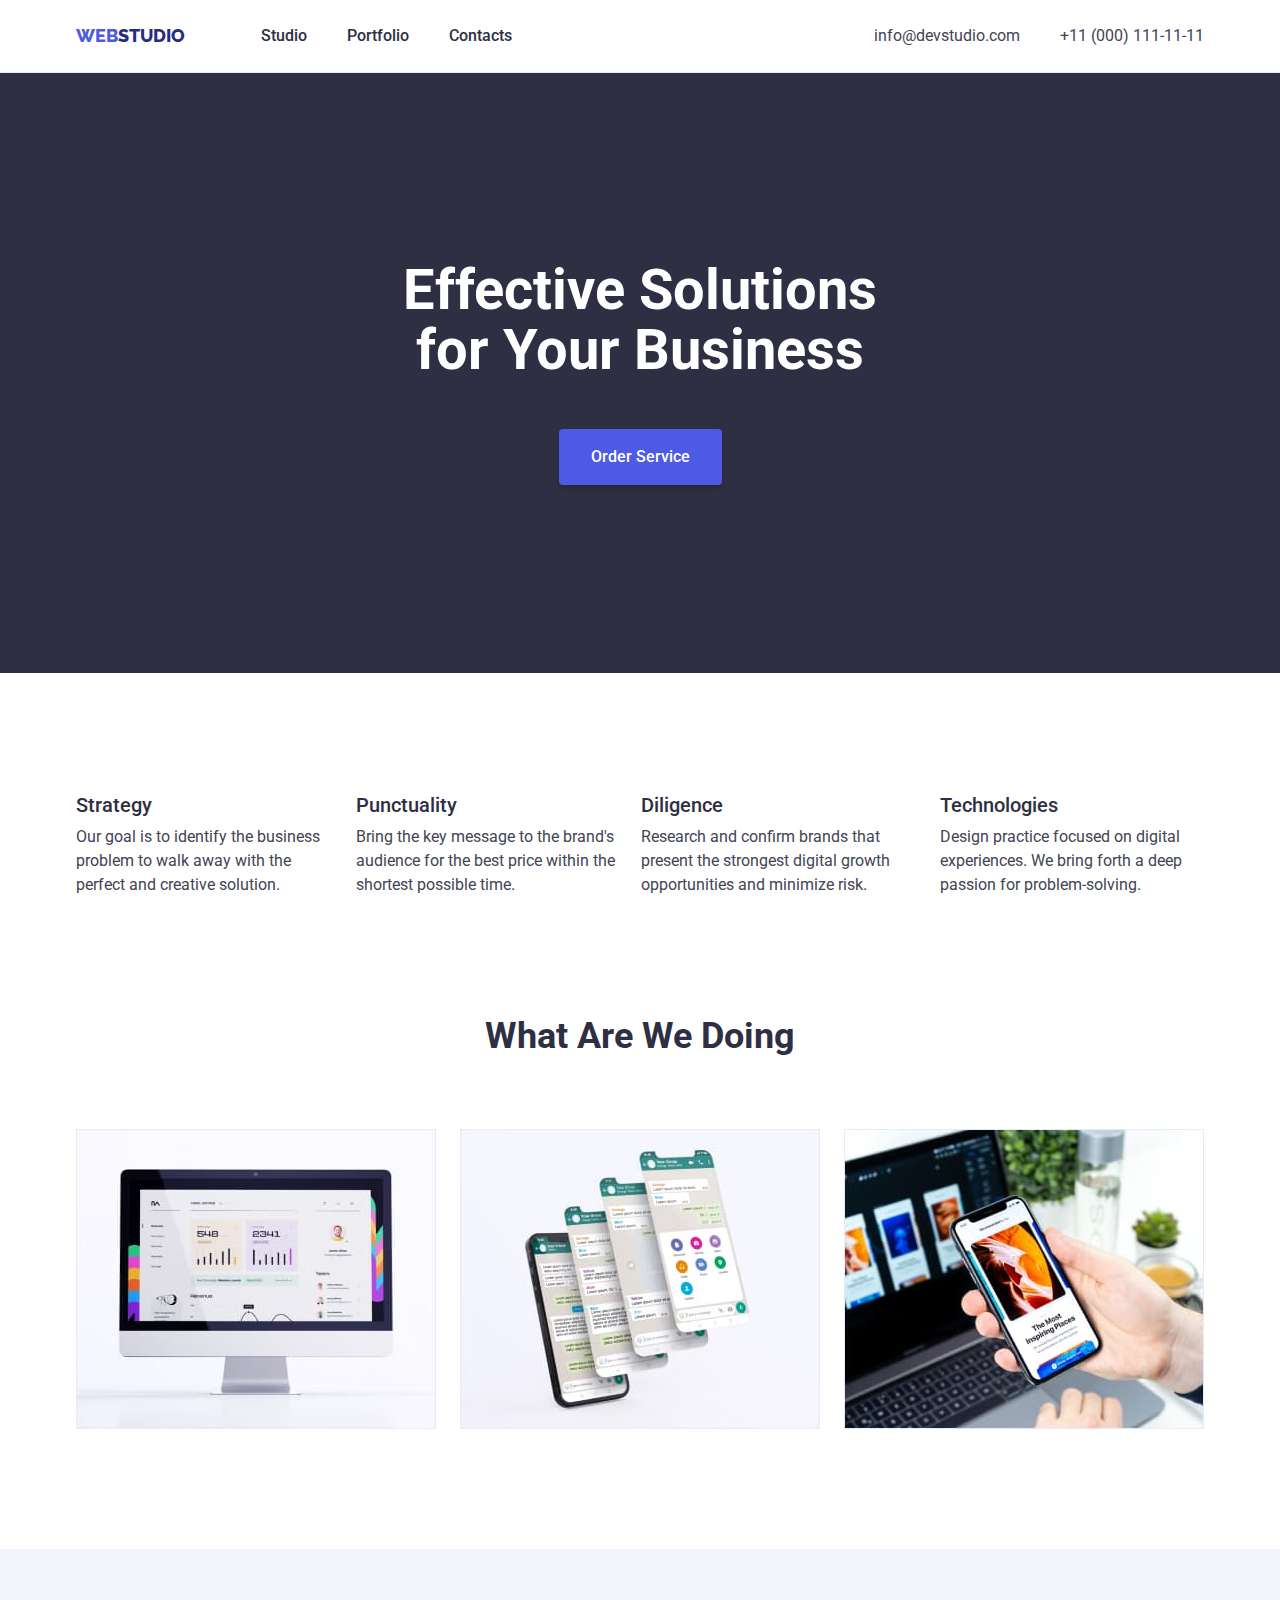
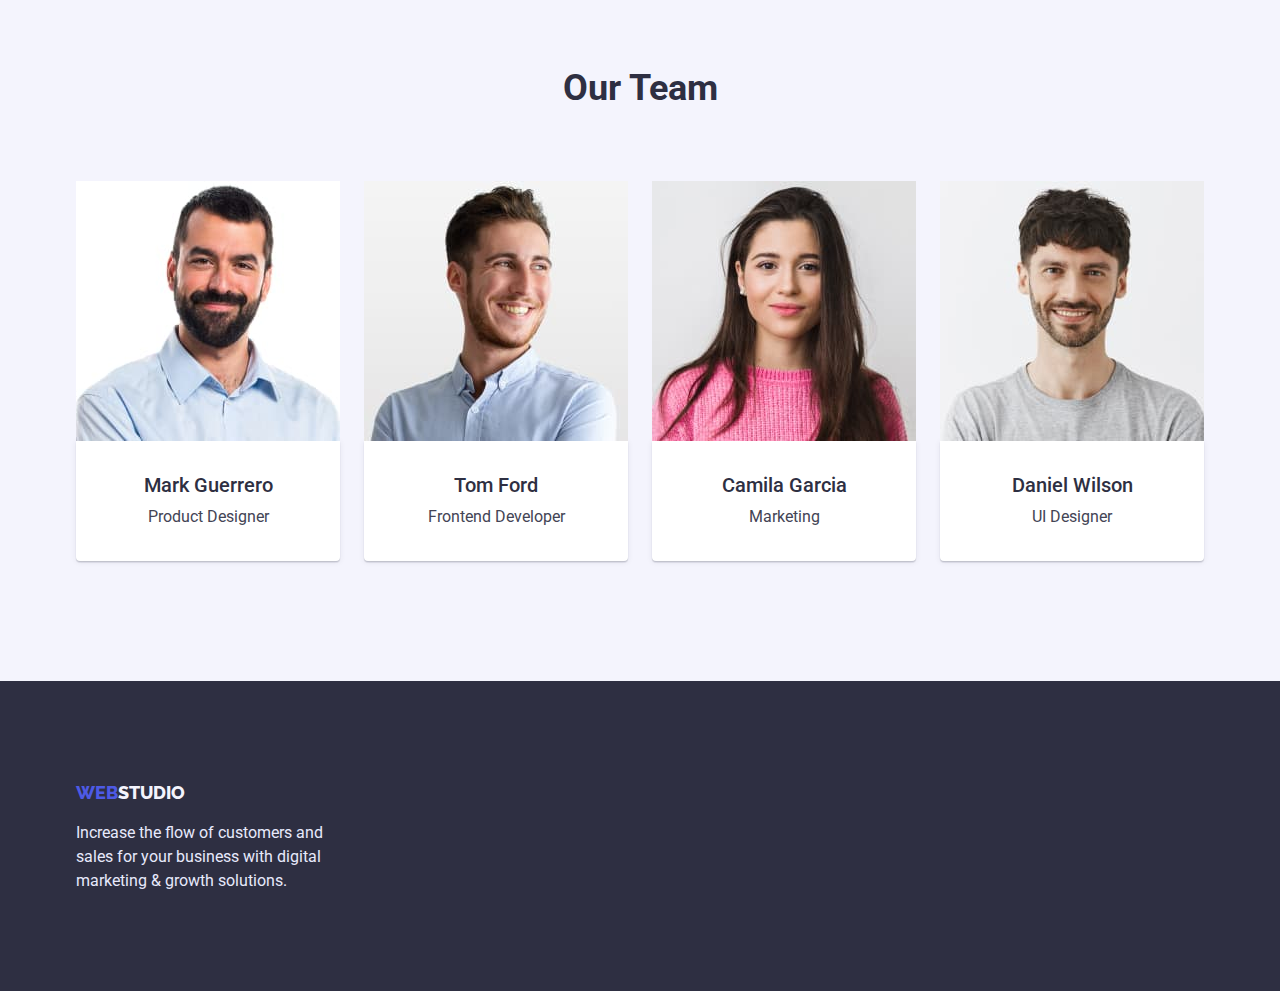
==== index.html @ c2e1bd99 "Initial commit" ====
<!DOCTYPE html>
<html lang="en">
  <head>
    <meta charset="UTF-8" />
    <meta http-equiv="X-UA-Compatible" content="IE=edge" />
    <meta name="viewport" content="width=device-width, initial-scale=1.0" />
    <title>WebStudio</title>
    <link rel="preconnect" href="https://fonts.googleapis.com" />
    <link rel="preconnect" href="https://fonts.gstatic.com" crossorigin />
    <link
      href="https://fonts.googleapis.com/css2?family=Raleway:wght@800&family=Roboto:wght@400;500;700&display=swap"
      rel="stylesheet"
    />
    <link
      rel="stylesheet"
      href="https://cdnjs.cloudflare.com/ajax/libs/modern-normalize/1.1.0/modern-normalize.min.css"
    />
    <link rel="stylesheet" href="./styles/styles.css" />
  </head>
  <body>
    <!-- Header-->
    <header class="page-header">
      <div class="conteiner page-header-container">
        <nav class="main-nav">
          <a class="logo-link link" href="./index.html"
            ><span>Web</span>Studio</a
          >

          <ul class="site-nav list">
            <li class="item">
              <a class="link" href="./studio.html">Studio</a>
            </li>
            <li class="item">
              <a class="link" href="./portfolio.html">Portfolio</a>
            </li>
            <li class="item">
              <a class="link" href="./contacts.html">Contacts</a>
            </li>
          </ul>
        </nav>

        <address class="header-contact">
          <ul class="header-contact-list list">
            <li class="item">
              <a class="mail link" href="mailto:info@devstudio.com"
                >info@devstudio.com</a
              >
            </li>
            <li class="item">
              <a class="tel link" href="tel:+110001111111"
                >+11 (000) 111-11-11</a
              >
            </li>
          </ul>
        </address>
      </div>
    </header>
    <main>
      <!-- Hero -->

      <section class="main-part">
        <div class="container">
          <h1 class="main-part-title">Effective Solutions for Your Business</h1>
          <button class="main-btn" type="button">Order Service</button>
        </div>
      </section>

      <!-- Hidden title Description-->

      <section class="selection-description">
        <div class="conteiner">
          <h2 class="visually-hidden">Description</h2>
          <ul class="description list">
            <li class="item list">
              <h3 class="text-list list">Strategy</h3>
              <p class="text-list-item list">
                Our goal is to identify the business problem to walk away with
                the perfect and creative solution.
              </p>
            </li>
            <li class="item list">
              <h3 class="text-list list">Punctuality</h3>
              <p class="text-list-item list">
                Bring the key message to the brand's audience for the best price
                within the shortest possible time.
              </p>
            </li>
            <li class="item list">
              <h3 class="text-list list">Diligence</h3>
              <p class="text-list-item list">
                Research and confirm brands that present the strongest digital
                growth opportunities and minimize risk.
              </p>
            </li>
            <li class="item list">
              <h3 class="text-list list">Technologies</h3>
              <p class="text-list-item list">
                Design practice focused on digital experiences. We bring forth a
                deep passion for problem-solving.
              </p>
            </li>
          </ul>
        </div>
      </section>

      <!-- About -->
      <section class="selection-about">
        <div class="conteiner">
          <h2 class="about">What are we doing</h2>
          <ul class="card-about">
            <li class="list">
              <img
                src="./images/rectangle-1.jpg"
                alt="pc-iMac"
                width="360"
                height="300"
              />
            </li>
            <li class="list">
              <img
                src="./images/rectangle-2.jpg"
                alt="screenshot-from-messaging-app"
                width="360"
                height="300"
              />
            </li>
            <li class="list">
              <img
                src="./images/rectangle-3.jpg"
                alt="phone-in-hand"
                width="360"
                height="300"
              />
            </li>
          </ul>
        </div>
      </section>
      <!-- Team -->
      <section class="selection-team">
        <div class="conteiner conteiner-team-list">
          <h2 class="team-title">Our Team</h2>

          <ul class="team-list">
            <li class="list-item-team list">
              <img
                src="./images/mark-guerrero.jpg"
                alt="mark guerrero member of our team"
                width="264"
                height="260"
              />
              <div class="list-item-conteiner">
                <h3 class="text-list-title">Mark Guerrero</h3>
                <p class="team-list-position">Product Designer</p>
              </div>
            </li>

            <li class="list-item-team list">
              <img
                src="./images/tom-ford.jpg"
                alt="tom ford member of our team"
                width="264"
                height="260"
              />
              <div class="list-item-conteiner">
                <h3 class="text-list-title">Tom Ford</h3>
                <p class="team-list-position">Frontend Developer</p>
              </div>
            </li>

            <li class="list-item-team list">
              <img
                src="./images/camila-garcia.jpg"
                alt="camila garcia member of our team"
                width="264"
                height="260"
              />
              <div class="list-item-conteiner">
                <h3 class="text-list-title">Camila Garcia</h3>
                <p class="team-list-position">Marketing</p>
              </div>
            </li>

            <li class="list-item-team list">
              <img
                src="./images/daniel-wilson.jpg"
                alt="daniel wilson member of our team"
                width="264"
                height="260"
              />
              <div class="list-item-conteiner">
                <h3 class="text-list-title">Daniel Wilson</h3>
                <p class="team-list-position">UI Designer</p>
              </div>
            </li>
          </ul>
        </div>
      </section>
    </main>
    <!-- Footer -->

    <footer class="bottom">
      <div class="conteiner">
        <div class="conteiner-bottom">
          <a class="bottom-logo link" href="./index.html"
            ><span>Web</span>Studio</a
          >
          <p class="bottom-page">
            Increase the flow of customers and sales for your business with
            digital marketing & growth solutions.
          </p>
        </div>
      </div>
    </footer>
  </body>
</html>
---- styles/styles.css ----
:root {
  --title-text-color: #2e2f42;
  --primary-text-color: #434455;
  --accent-color: #404bbf;
  --primary-bg-color: #ffffff;
  --card-set-side-gap: 24px;
  --card-set-top-gap: 48px;
}

html {
  box-sizing: border-box;
}

*,
*::before,
*::after {
  box-sizing: inherit;
}

body {
  font-family: 'Roboto', sans-serif;
  background-color: var(--primary-bg-color);
  color: var(--title-text-color);
}

img {
  display: block;
  max-width: 100%;
}

p,
h1,
h2,
h3,
h4,
h5,
h6 {
  margin: 0;
}

ul {
  margin: 0;
  padding-left: 0;
}

button {
  cursor: pointer;
}

address {
  font-style: normal;
}

.link {
  text-decoration: none;
}

.list {
  list-style: none;
}

.visually-hidden {
  position: absolute;
  white-space: nowrap;
  width: 1px;
  height: 1px;
  overflow: hidden;
  border: 0;
  padding: 0;
  clip: rect(0 0 0 0);
  clip-path: inset(50%);
  margin: -1px;
}

.conteiner {
  margin-left: auto;
  margin-right: auto;
  width: 100%;
  max-width: 1158px;
  padding-left: 15px;
  padding-right: 15px;
}

/* ------------------------------------logo---------------------------------  */

.page-header {
  background-color: var(--primary-bg-color);
  border-bottom: 1px solid #e7e9fc;
}

span {
  font-family: 'Raleway', sans-serif;
  font-weight: 800;
  font-size: 18px;
  line-height: 1.33;
  text-transform: uppercase;
  color: #4d5ae5;
}

.logo-link {
  font-family: 'Raleway', sans-serif;
  font-weight: 800;
  font-size: 18px;
  line-height: 1.33;
  text-transform: uppercase;
  color: #272c7f;
}

/* ------------------------------------nav----------------------------  */

.page-header-container {
  display: flex;
  align-items: center;
}
.main-nav {
  display: flex;
  align-items: center;
}
.site-nav {
  display: flex;
  margin-left: 76px;
}

.site-nav .link {
  color: var(--title-text-color);
  font-weight: 500;
  font-size: 16px;
  line-height: 1.5;
  padding-top: 24px;
  padding-bottom: 24px;
  display: block;
}

.site-nav {
  gap: 40px;
}

.link:hover,
.link:focus {
  color: var(--accent-color);
}
.portfolio .link {
  color: var(--accent-color);
}

.item > .btn-active-page-portfolio {
  color: var(--accent-color);
}

/* ----------------------------------contacts-------------------------- */

.header-contact {
  margin-left: auto;
}

.header-contact-list .mail,
.header-contact-list .tel {
  font-size: 16px;
  line-height: 1.5;
  color: var(--primary-text-color);
}
.tel:hover,
.mail:hover {
  color: var(--accent-color);
}
.tel:focus,
.mail:focus {
  color: var(--accent-color);
}

.header-contact-list {
  display: flex;
}

.header-contact-list .item + .item {
  margin-left: 40px;
}

/* ------------------------------------hero------------------------------------  */
.main-part {
  background: #2e2f42;
  text-align: center;
  padding-top: 188px;
  padding-bottom: 188px;
}

.main-part-title {
  max-width: 505px;
  font-size: 56px;
  line-height: 1.07;
  color: #ffffff;
  padding-bottom: 48px;
  margin-left: auto;
  margin-right: auto;
}

.main-btn {
  display: inline-block;
  font-family: inherit;
  font-weight: 500;
  font-size: 16px;
  line-height: 1.5;
  color: #ffffff;
  background: #4d5ae5;
  box-shadow: 0px 4px 4px rgba(0, 0, 0, 0.15);
  border-radius: 4px;
  border: 1px;

  padding-left: 32px;
  padding-right: 32px;
  padding-top: 16px;
  padding-bottom: 16px;

  /* min-width: 169px; */
  /* height: 56px; */
  left: 636px;
  top: 428px;
}
.main-btn:hover,
.main-btn:focus {
  background: var(--accent-color);
  color: #ffffff;
}

/* --------------------------------Hidden title--------------------------------  */
.text-list {
  font-weight: 500;
  font-size: 20px;
  line-height: 1.2;
}

.text-list-item {
  font-size: 16px;
  line-height: 1.5;
  color: var(--primary-text-color);
}

.selection-description {
  margin-top: 0;
  padding-top: 120px;
}
.description {
  display: flex;
}
.description .item:not(:last-child) {
  margin-right: 24px;
}

.text-list {
  margin-bottom: 8px;
}

/* ------------------------------------about------------------------------------  */
.about {
  font-size: 36px;
  line-height: 1.11;
  text-align: center;
  text-transform: capitalize;
}
.selection-about {
  padding-top: 120px;
  padding-bottom: 120px;
}

.about {
  margin: 0;
}

.card-about {
  padding: 0;
  margin: 0;
  list-style: none;
  display: flex;
  margin-top: 72px;
  flex-basis: calc(100 / 3);
  justify-content: space-between;
}

/* ---------------------------------------Team------------------------------------ */
.team-title {
  font-size: 36px;
  line-height: 1.11;
  text-align: center;
  text-transform: capitalize;
  margin-bottom: 72px;
}

.team-list-position {
  font-size: 16px;
  line-height: 1.5;
  font-weight: 400;
  color: var(--primary-text-color);
  text-align: center;
  margin-top: 8px;
}

.text-list-title {
  font-weight: 500;
  font-size: 20px;
  line-height: 1.2;
  text-align: center;
}

.selection-team {
  background-color: #f4f4fd;
  padding-top: 120px;
  padding-bottom: 120px;
}

.team-list {
  display: flex;
  gap: 24px;
}

.list-item-conteiner {
  padding-top: 32px;
  padding-bottom: 32px;
  background-color: #ffffff;

  box-shadow: 0px 1px 6px rgba(46, 47, 66, 0.08),
    0px 1px 1px rgba(46, 47, 66, 0.16), 0px 2px 1px rgba(46, 47, 66, 0.08);
  border-radius: 0px 0px 4px 4px;
}

.list-item-team {
  width: calc((100% -72px) / 4);
}

/* -----------------------------------------Footer----------------------------------- */
.bottom-page {
  font-size: 16px;
  line-height: 1.5;
  color: #e7e9fc;
}

.bottom {
  padding-top: 100px;
  padding-bottom: 100px;
}

.conteiner-bottom {
  display: block;
  width: 264px;
  height: 110px;
}

.bottom-page {
  margin: 0;
  margin-top: 16px;
}

/* ----------------------------------------Portfolio----------------------------------- */

/* --------------------------------------------Buttons------------------------------------------- */

.section-apps {
  padding-top: 96px;
  padding-bottom: 120px;
}

.list-btn:hover,
.list-btn:focus {
  background-color: var(--accent-color);
  color: #ffffff;
}
.list-btn {
  font-family: inherit;

  color: #4d5ae5;
  background: #f4f4fd;

  border: 1px solid #e7e9fc;
  border-radius: 4px;
  font-weight: 500;
  font-size: 16px;
  line-height: 1.5;

  padding-left: 24px;
  padding-right: 24px;
  padding-top: 12px;
  padding-bottom: 12px;
}

.button-list {
  display: flex;
  gap: 24px;
  justify-content: center;
  margin-bottom: 72px;
}

/* --------------------------------------------List apps---------------------------------------------- */
.list-item-title {
  font-weight: 500;
  font-size: 20px;
  line-height: 1.2;
}
.list-text-item {
  font-size: 16px;
  line-height: 1.5;

  color: var(--primary-text-color);

  margin-top: 8px;
}

.card-set {
  display: flex;
  flex-wrap: wrap;

  padding: 0;
  margin: 0;
  list-style: 0;

  margin-top: calc(-1 * var(--card-set-top-gap));
  margin-left: calc(-1 * var(--card-set-side-gap));
}

.card-set > .card-item {
  flex-basis: calc(100% / 3 - var(--card-set-side-gap));

  margin-left: var(--card-set-side-gap);
  margin-top: var(--card-set-top-gap);
}

.card-content {
  padding-top: 32px;
  padding-left: 16px;
  padding-bottom: 32px;
  background: #ffffff;

  border: 1px solid #e7e9fc;
}

/* --------------------------------------------logo-link--------------------------------------------  */

.bottom-logo {
  font-family: 'Raleway', sans-serif;
  font-weight: 800;
  font-size: 18px;
  line-height: 1.33;
  text-transform: uppercase;
  color: #f4f4fd;
}
.bottom {
  background: #2e2f42;
}

/* --------------------------------------------logo-link--------------------------------------------  */
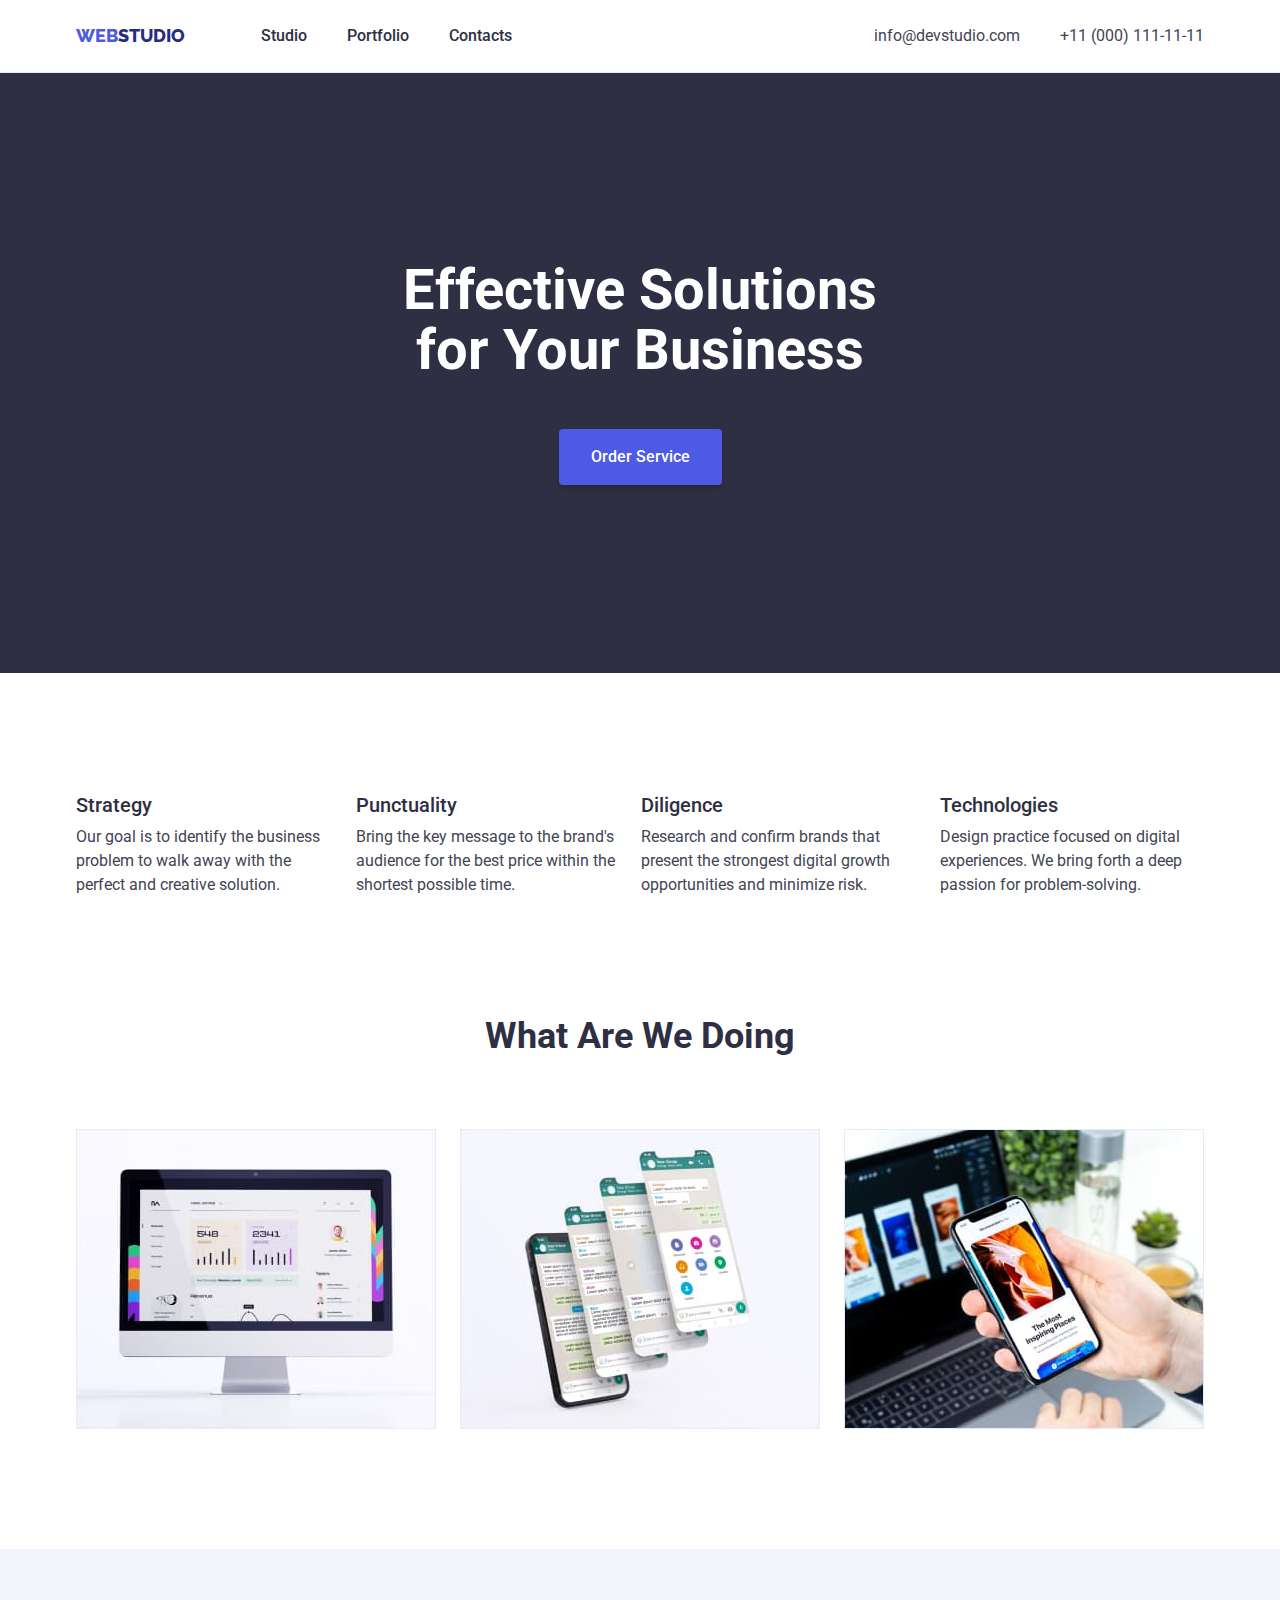
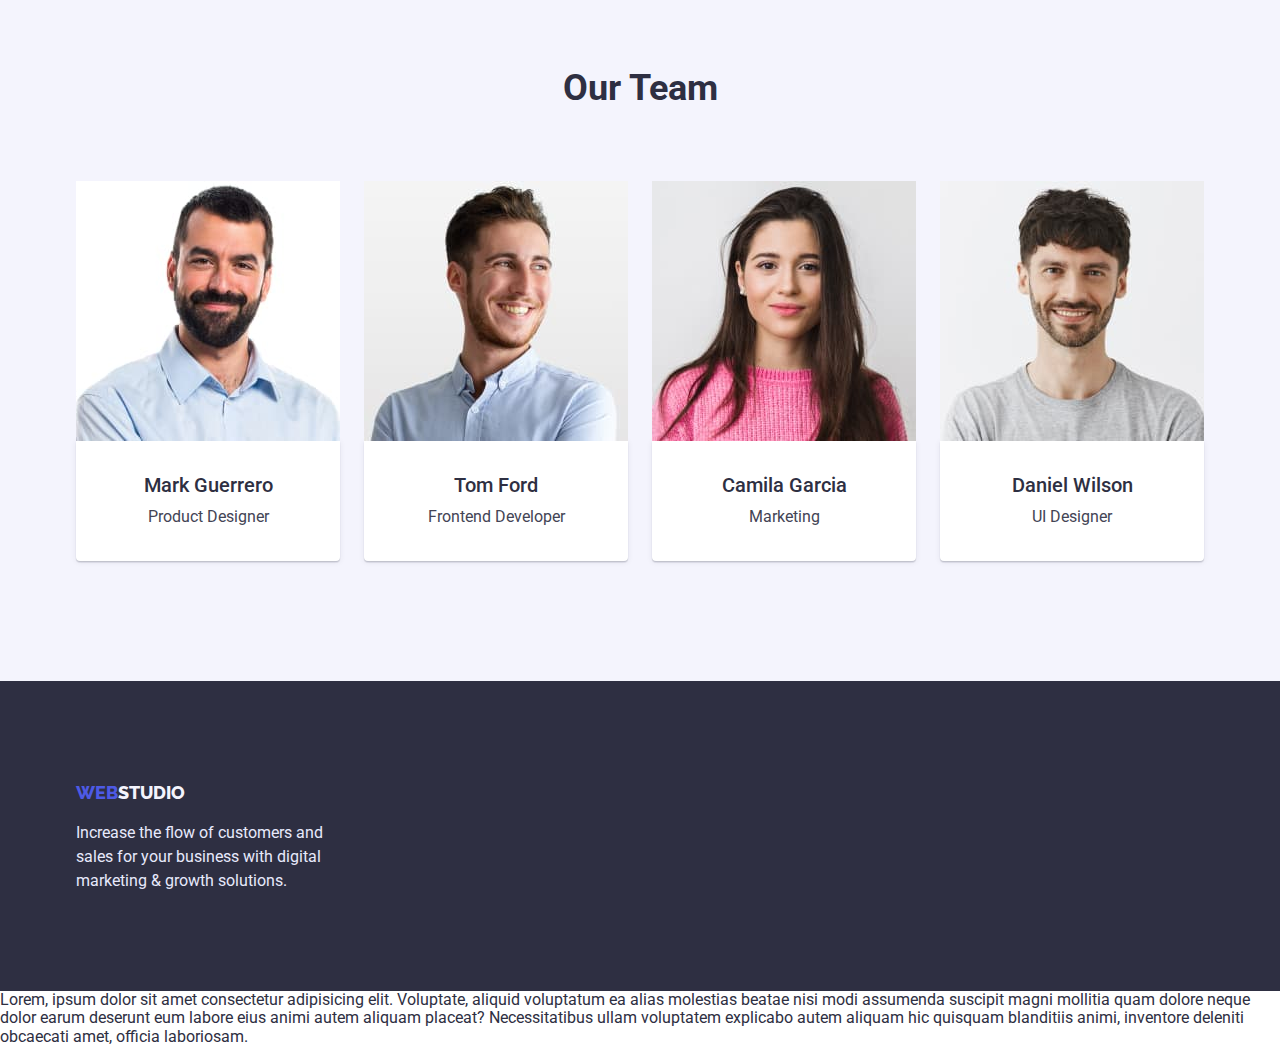
==== commit 42b93211: "comit-test" ====
--- a/index.html
+++ b/index.html
@@ -213,3 +213,12 @@
     </footer>
   </body>
 </html>
+
+<p>
+  Lorem, ipsum dolor sit amet consectetur adipisicing elit. Voluptate, aliquid
+  voluptatum ea alias molestias beatae nisi modi assumenda suscipit magni
+  mollitia quam dolore neque dolor earum deserunt eum labore eius animi autem
+  aliquam placeat? Necessitatibus ullam voluptatem explicabo autem aliquam hic
+  quisquam blanditiis animi, inventore deleniti obcaecati amet, officia
+  laboriosam.
+</p>
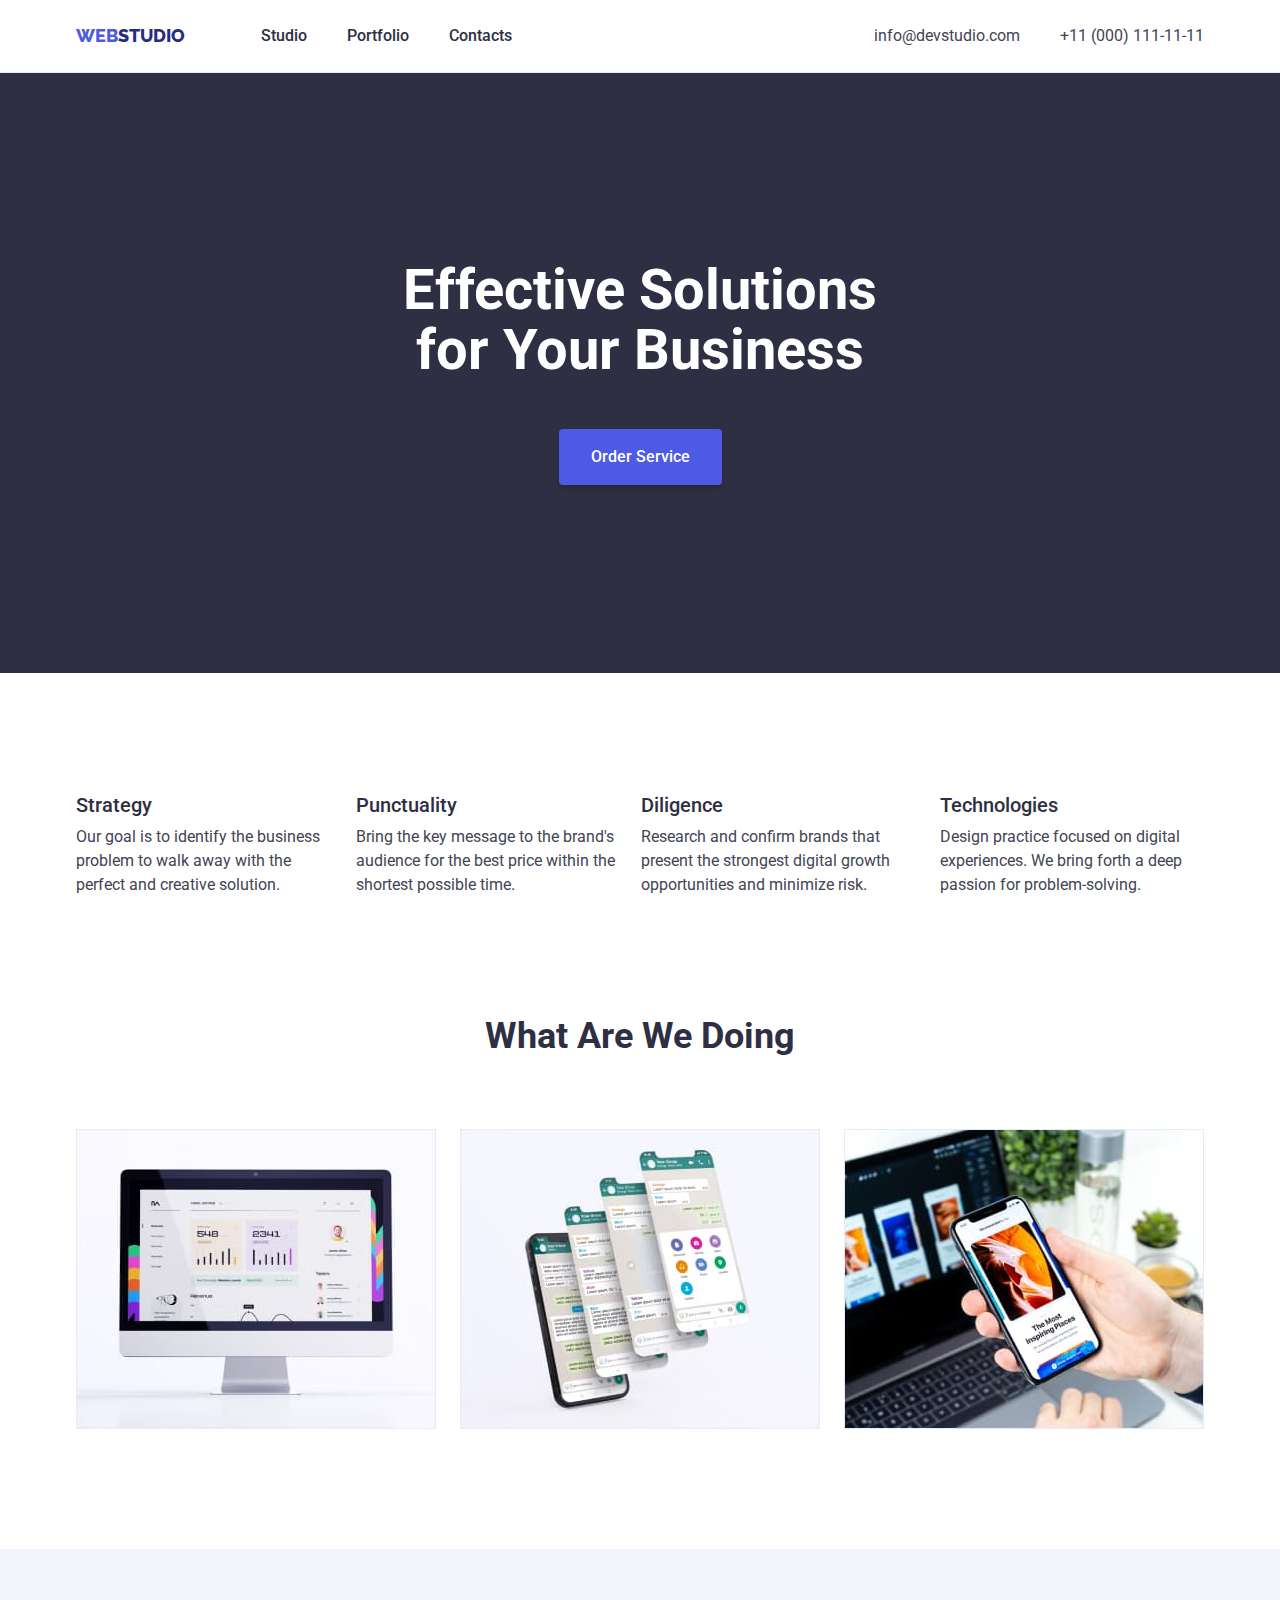
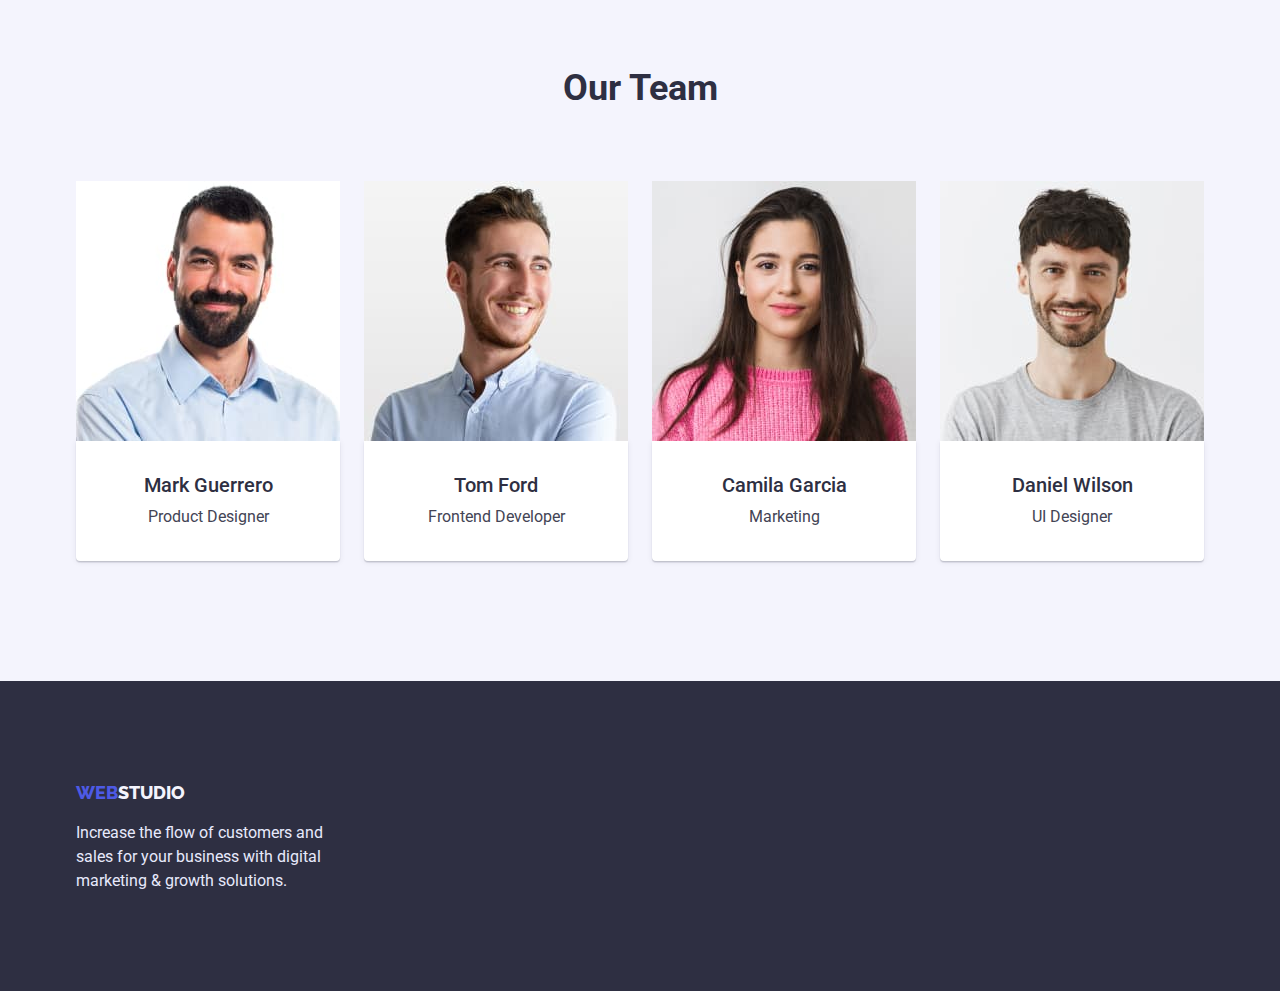
==== commit 4bc1fc79: "comit2" ====
--- a/index.html
+++ b/index.html
@@ -213,12 +213,3 @@
     </footer>
   </body>
 </html>
-
-<p>
-  Lorem, ipsum dolor sit amet consectetur adipisicing elit. Voluptate, aliquid
-  voluptatum ea alias molestias beatae nisi modi assumenda suscipit magni
-  mollitia quam dolore neque dolor earum deserunt eum labore eius animi autem
-  aliquam placeat? Necessitatibus ullam voluptatem explicabo autem aliquam hic
-  quisquam blanditiis animi, inventore deleniti obcaecati amet, officia
-  laboriosam.
-</p>
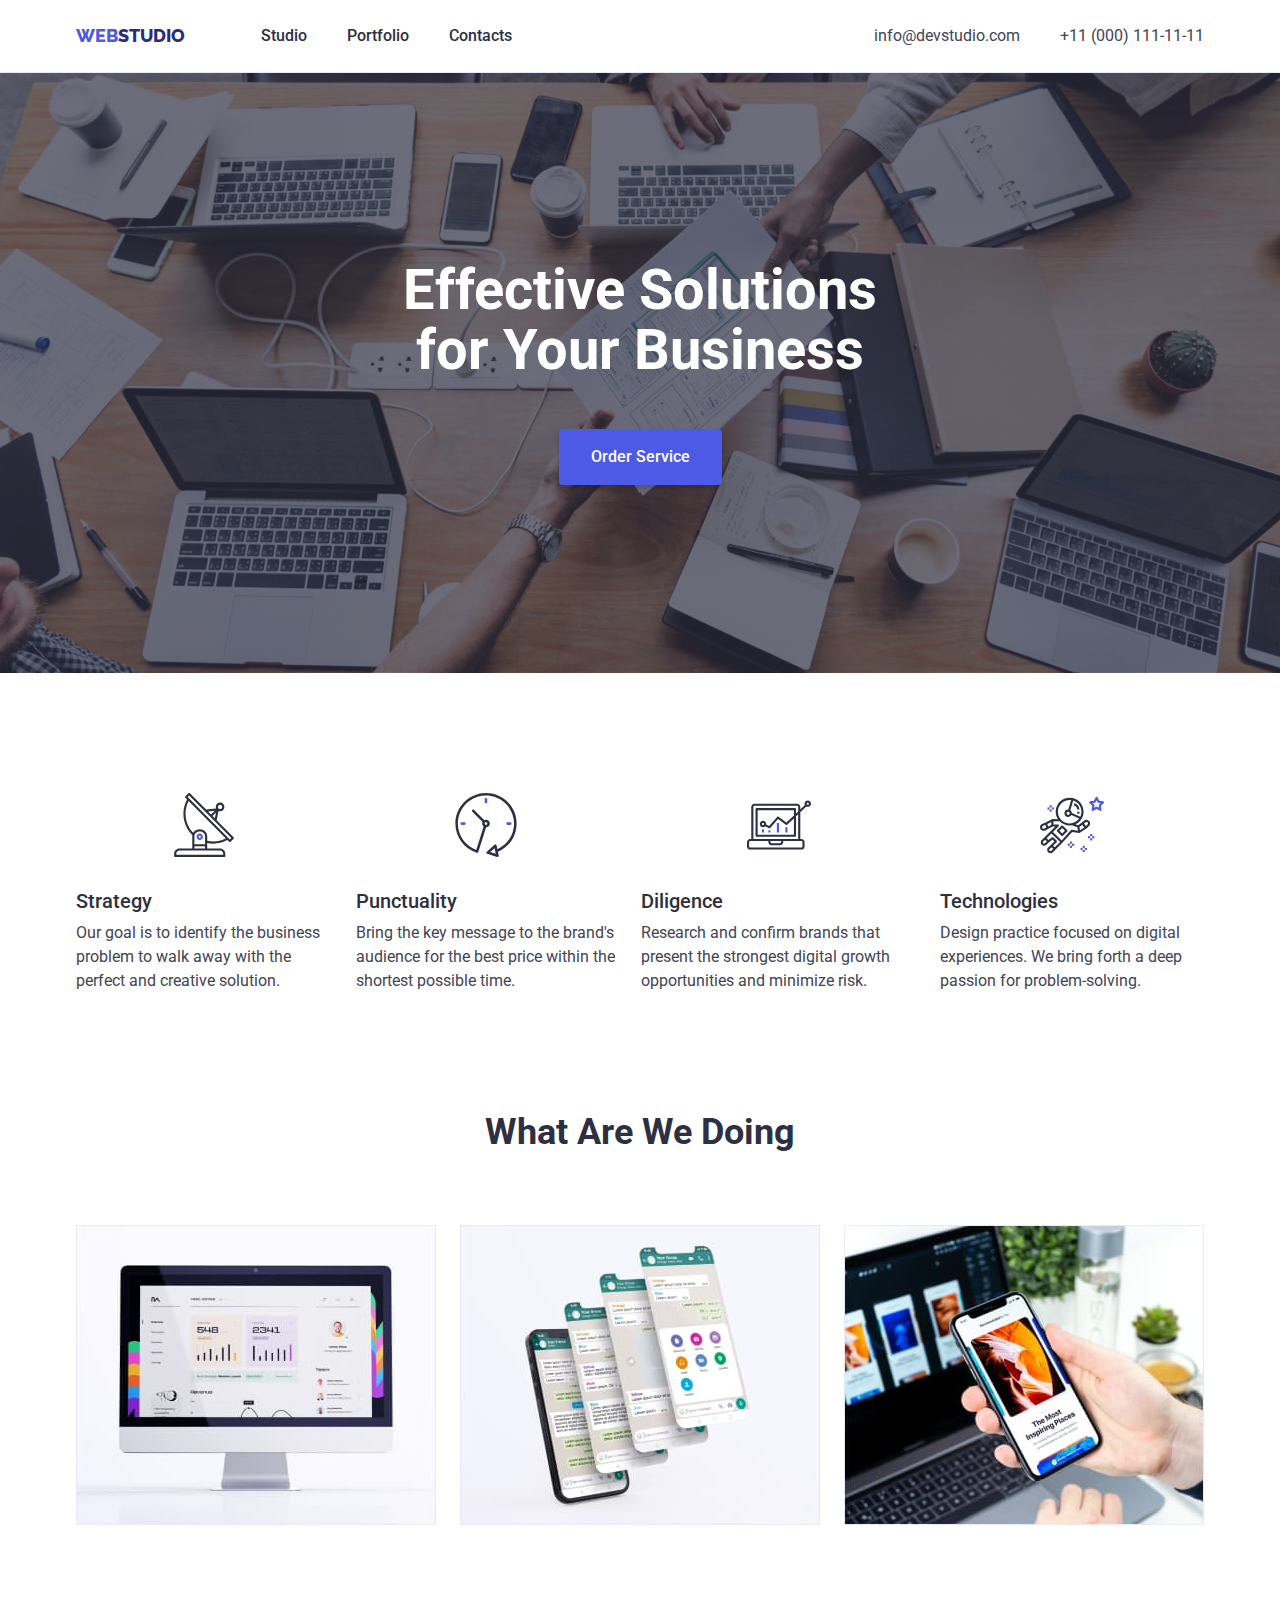
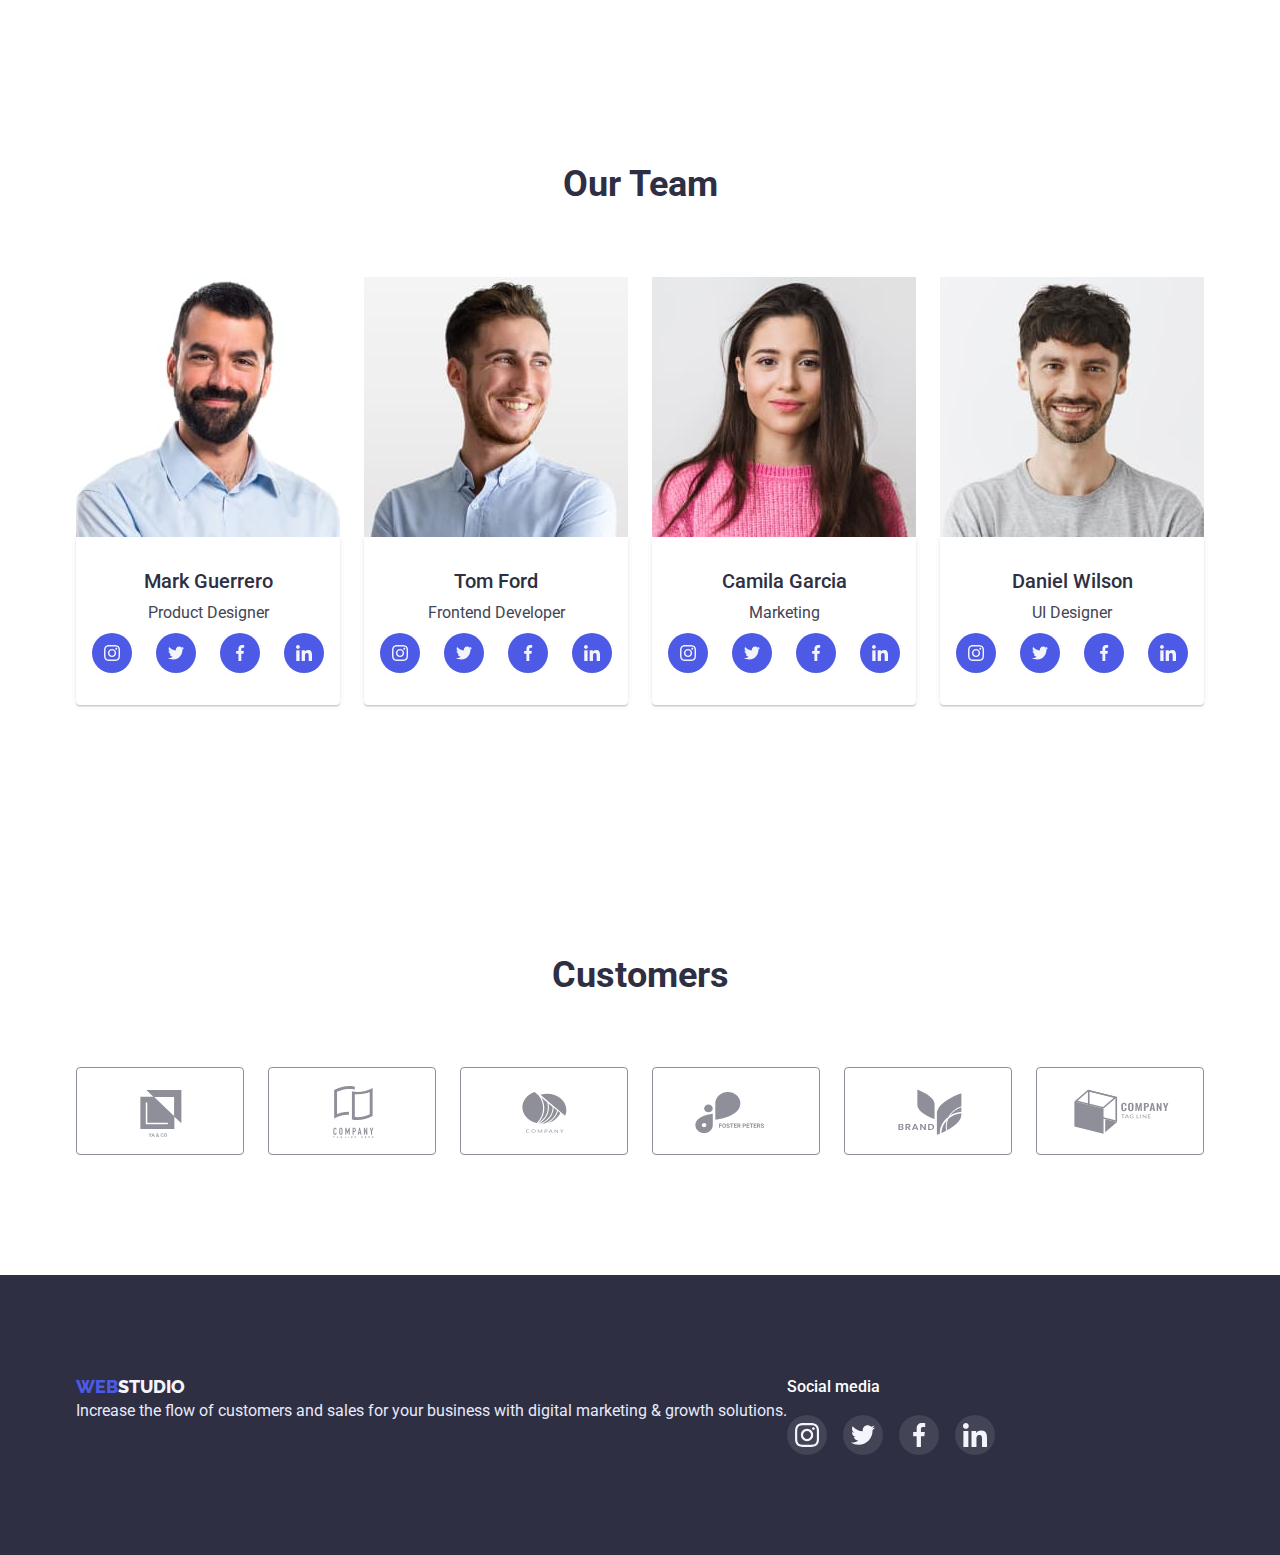
==== commit b6d48ac7: "hw4-v2" ====
--- a/index.html
+++ b/index.html
@@ -71,28 +71,40 @@
         <div class="conteiner">
           <h2 class="visually-hidden">Description</h2>
           <ul class="description list">
-            <li class="item list">
+            <li class="description-item list">
+              <svg class="description-icon" width="64" height="64">
+                <use href="./images/icons.svg#icon-antenna"></use>
+              </svg>
               <h3 class="text-list list">Strategy</h3>
               <p class="text-list-item list">
                 Our goal is to identify the business problem to walk away with
                 the perfect and creative solution.
               </p>
             </li>
-            <li class="item list">
+            <li class="description-item list">
+              <svg class="description-icon" width="64" height="64">
+                <use href="./images/icons.svg#icon-clock"></use>
+              </svg>
               <h3 class="text-list list">Punctuality</h3>
               <p class="text-list-item list">
                 Bring the key message to the brand's audience for the best price
                 within the shortest possible time.
               </p>
             </li>
-            <li class="item list">
+            <li class="description-item list">
+              <svg class="description-icon" width="64" height="64">
+                <use href="./images/icons.svg#icon-diagram"></use>
+              </svg>
               <h3 class="text-list list">Diligence</h3>
               <p class="text-list-item list">
                 Research and confirm brands that present the strongest digital
                 growth opportunities and minimize risk.
               </p>
             </li>
-            <li class="item list">
+            <li class="description-item list">
+              <svg class="description-icon" width="64" height="64">
+                <use href="./images/icons.svg#icon-astronaut"></use>
+              </svg>
               <h3 class="text-list list">Technologies</h3>
               <p class="text-list-item list">
                 Design practice focused on digital experiences. We bring forth a
@@ -151,6 +163,36 @@
               <div class="list-item-conteiner">
                 <h3 class="text-list-title">Mark Guerrero</h3>
                 <p class="team-list-position">Product Designer</p>
+                <ul class="team-soc-list list">
+                  <li class="team-soc-item">
+                    <a href="" class="team-soc-link link">
+                      <svg class="team-soc-icon" width="16" height="16">
+                        <use href="./images/icons.svg#icon-instagram"></use>
+                      </svg>
+                    </a>
+                  </li>
+                  <li class="team-soc-item">
+                    <a href="" class="team-soc-link link">
+                      <svg class="team-soc-icon" width="16" height="16">
+                        <use href="./images/icons.svg#icon-twitter"></use>
+                      </svg>
+                    </a>
+                  </li>
+                  <li class="team-soc-item">
+                    <a href="" class="team-soc-link link">
+                      <svg class="team-soc-icon" width="16" height="16">
+                        <use href="./images/icons.svg#icon-facebook"></use>
+                      </svg>
+                    </a>
+                  </li>
+                  <li class="team-soc-item">
+                    <a href="" class="team-soc-link link">
+                      <svg class="team-soc-icon" width="16" height="16">
+                        <use href="./images/icons.svg#icon-linkedin"></use>
+                      </svg>
+                    </a>
+                  </li>
+                </ul>
               </div>
             </li>
 
@@ -164,6 +206,36 @@
               <div class="list-item-conteiner">
                 <h3 class="text-list-title">Tom Ford</h3>
                 <p class="team-list-position">Frontend Developer</p>
+                <ul class="team-soc-list list">
+                  <li class="team-soc-item">
+                    <a href="" class="team-soc-link link">
+                      <svg class="team-soc-icon" width="16" height="16">
+                        <use href="./images/icons.svg#icon-instagram"></use>
+                      </svg>
+                    </a>
+                  </li>
+                  <li class="team-soc-item">
+                    <a href="" class="team-soc-link link">
+                      <svg class="team-soc-icon" width="16" height="16">
+                        <use href="./images/icons.svg#icon-twitter"></use>
+                      </svg>
+                    </a>
+                  </li>
+                  <li class="team-soc-item">
+                    <a href="" class="team-soc-link link">
+                      <svg class="team-soc-icon" width="16" height="16">
+                        <use href="./images/icons.svg#icon-facebook"></use>
+                      </svg>
+                    </a>
+                  </li>
+                  <li class="team-soc-item">
+                    <a href="" class="team-soc-link link">
+                      <svg class="team-soc-icon" width="16" height="16">
+                        <use href="./images/icons.svg#icon-linkedin"></use>
+                      </svg>
+                    </a>
+                  </li>
+                </ul>
               </div>
             </li>
 
@@ -177,6 +249,36 @@
               <div class="list-item-conteiner">
                 <h3 class="text-list-title">Camila Garcia</h3>
                 <p class="team-list-position">Marketing</p>
+                <ul class="team-soc-list list">
+                  <li class="team-soc-item">
+                    <a href="" class="team-soc-link link">
+                      <svg class="team-soc-icon" width="16" height="16">
+                        <use href="./images/icons.svg#icon-instagram"></use>
+                      </svg>
+                    </a>
+                  </li>
+                  <li class="team-soc-item">
+                    <a href="" class="team-soc-link link">
+                      <svg class="team-soc-icon" width="16" height="16">
+                        <use href="./images/icons.svg#icon-twitter"></use>
+                      </svg>
+                    </a>
+                  </li>
+                  <li class="team-soc-item">
+                    <a href="" class="team-soc-link link">
+                      <svg class="team-soc-icon" width="16" height="16">
+                        <use href="./images/icons.svg#icon-facebook"></use>
+                      </svg>
+                    </a>
+                  </li>
+                  <li class="team-soc-item">
+                    <a href="" class="team-soc-link link">
+                      <svg class="team-soc-icon" width="16" height="16">
+                        <use href="./images/icons.svg#icon-linkedin"></use>
+                      </svg>
+                    </a>
+                  </li>
+                </ul>
               </div>
             </li>
 
@@ -190,7 +292,87 @@
               <div class="list-item-conteiner">
                 <h3 class="text-list-title">Daniel Wilson</h3>
                 <p class="team-list-position">UI Designer</p>
+                <ul class="team-soc-list list">
+                  <li class="team-soc-item">
+                    <a href="" class="team-soc-link link">
+                      <svg class="team-soc-icon" width="16" height="16">
+                        <use href="./images/icons.svg#icon-instagram"></use>
+                      </svg>
+                    </a>
+                  </li>
+                  <li class="team-soc-item">
+                    <a href="" class="team-soc-link link">
+                      <svg class="team-soc-icon" width="16" height="16">
+                        <use href="./images/icons.svg#icon-twitter"></use>
+                      </svg>
+                    </a>
+                  </li>
+                  <li class="team-soc-item">
+                    <a href="" class="team-soc-link link">
+                      <svg class="team-soc-icon" width="16" height="16">
+                        <use href="./images/icons.svg#icon-facebook"></use>
+                      </svg>
+                    </a>
+                  </li>
+                  <li class="team-soc-item">
+                    <a href="" class="team-soc-link link">
+                      <svg class="team-soc-icon" width="16" height="16">
+                        <use href="./images/icons.svg#icon-linkedin"></use>
+                      </svg>
+                    </a>
+                  </li>
+                </ul>
               </div>
+            </li>
+          </ul>
+        </div>
+      </section>
+      <!-- customers -->
+      <section class="customers">
+        <div class="conteiner">
+          <h2 class="customers-title">Customers</h2>
+          <ul class="customers-list list">
+            <li class="customers-item">
+              <a href="" class="customers-link link">
+                <svg class="customers-icon" width="104" height="56">
+                  <use href="./images/icons.svg#icon-customer-1"></use>
+                </svg>
+              </a>
+            </li>
+            <li class="customers-item">
+              <a href="" class="customers-link link">
+                <svg class="customers-icon" width="104" height="56">
+                  <use href="./images/icons.svg#icon-customer-2"></use>
+                </svg>
+              </a>
+            </li>
+            <li class="customers-item">
+              <a href="" class="customers-link link">
+                <svg class="customers-icon" width="104" height="56">
+                  <use href="./images/icons.svg#icon-customer-3"></use>
+                </svg>
+              </a>
+            </li>
+            <li class="customers-item">
+              <a href="" class="customers-link link">
+                <svg class="customers-icon" width="104" height="56">
+                  <use href="./images/icons.svg#icon-customer-4"></use>
+                </svg>
+              </a>
+            </li>
+            <li class="customers-item">
+              <a href="" class="customers-link link">
+                <svg class="customers-icon" width="104" height="56">
+                  <use href="./images/icons.svg#icon-customer-5"></use>
+                </svg>
+              </a>
+            </li>
+            <li class="customers-item">
+              <a href="" class="customers-link link">
+                <svg class="customers-icon" width="104" height="56">
+                  <use href="./images/icons.svg#icon-customer-6"></use>
+                </svg>
+              </a>
             </li>
           </ul>
         </div>
@@ -199,15 +381,49 @@
     <!-- Footer -->
 
     <footer class="bottom">
-      <div class="conteiner">
-        <div class="conteiner-bottom">
+      <div class="conteiner conteiner-bottom">
+        <div class="bottom-left-side">
           <a class="bottom-logo link" href="./index.html"
             ><span>Web</span>Studio</a
           >
-          <p class="bottom-page">
+
+          <p class="bottom-text-page">
             Increase the flow of customers and sales for your business with
             digital marketing & growth solutions.
           </p>
+        </div>
+        <div class="bottom-right-side">
+          <h4 class="bottom-soc-title">Social media</h4>
+          <ul class="bottom-soc-list list">
+            <li class="bottom-soc-item">
+              <a href="" class="bottom-soc-link link">
+                <svg class="bottom-soc-icon" width="24" height="24">
+                  <use href="./images/icons.svg#icon-instagram"></use>
+                </svg>
+              </a>
+            </li>
+            <li class="bottom-soc-item">
+              <a href="" class="bottom-soc-link link">
+                <svg class="bottom-soc-icon" width="24" height="24">
+                  <use href="./images/icons.svg#icon-twitter"></use>
+                </svg>
+              </a>
+            </li>
+            <li class="bottom-soc-item">
+              <a href="" class="bottom-soc-link link">
+                <svg class="bottom-soc-icon" width="24" height="24">
+                  <use href="./images/icons.svg#icon-facebook"></use>
+                </svg>
+              </a>
+            </li>
+            <li class="bottom-soc-item">
+              <a href="" class="bottom-soc-link link">
+                <svg class="bottom-soc-icon" width="24" height="24">
+                  <use href="./images/icons.svg#icon-linkedin"></use>
+                </svg>
+              </a>
+            </li>
+          </ul>
         </div>
       </div>
     </footer>
--- a/styles/styles.css
+++ b/styles/styles.css
@@ -5,6 +5,10 @@
   --primary-bg-color: #ffffff;
   --card-set-side-gap: 24px;
   --card-set-top-gap: 48px;
+  --linear-gradient: linear-gradient(
+    rgba(46, 47, 66, 0.7),
+    rgba(46, 47, 66, 0.7)
+  );
 }
 
 html {
@@ -178,7 +182,14 @@
 
 /* ------------------------------------hero------------------------------------  */
 .main-part {
-  background: #2e2f42;
+  background-color: #2e2f42;
+  background-image: var(--linear-gradient), url(../images/bg-hero.jpg);
+  background-repeat: no-repeat;
+  background-position: center;
+  background-size: cover;
+  width: 100%;
+  max-width: 1440px;
+  margin: auto;
   text-align: center;
   padding-top: 188px;
   padding-bottom: 188px;
@@ -241,13 +252,17 @@
 }
 .description {
   display: flex;
-}
-.description .item:not(:last-child) {
-  margin-right: 24px;
+  gap: 24px;
 }
 
 .text-list {
   margin-bottom: 8px;
+}
+
+.description-icon {
+  display: flex;
+  margin: auto;
+  margin-bottom: 32px;
 }
 
 /* ------------------------------------about------------------------------------  */
@@ -302,7 +317,6 @@
 }
 
 .selection-team {
-  background-color: #f4f4fd;
   padding-top: 120px;
   padding-bottom: 120px;
 }
@@ -326,8 +340,76 @@
   width: calc((100% -72px) / 4);
 }
 
+.team-soc-list {
+  display: flex;
+  justify-content: center;
+  gap: 24px;
+  margin-top: 8px;
+}
+
+.team-soc-item {
+  width: 40px;
+  height: 40px;
+}
+.team-soc-link {
+  width: 100%;
+  height: 100%;
+  border-radius: 50%;
+  display: flex;
+  justify-content: center;
+  align-items: center;
+  background-color: #4d5ae5;
+}
+
+.team-soc-link:is(:hover, :focus) {
+  background-color: #404bbf;
+}
+/* ----------------------------------------Customers---------------------------------------- */
+.customers {
+  text-align: center;
+  padding-top: 130px;
+  padding-bottom: 120px;
+}
+
+.customers-title {
+  font-size: 36px;
+  line-height: 40px;
+  color: var(--title-text-color);
+}
+
+.customers-list {
+  display: flex;
+  gap: 24px;
+
+  margin-top: 72px;
+}
+
+.customers-item {
+  width: calc((100% - 120px) / 6);
+  height: 88px;
+}
+.customers-link {
+  width: 100%;
+  height: 100%;
+  border: 1px solid #8e8f99;
+  border-radius: 4px;
+  display: flex;
+  justify-content: center;
+  align-items: center;
+
+  color: #8e8f99;
+}
+
+.customers-icon {
+  fill: currentColor;
+}
+
+.customers-link:is(:hover, :focus) {
+  border-color: #404bbf;
+}
+
 /* -----------------------------------------Footer----------------------------------- */
-.bottom-page {
+.bottom-text-page {
   font-size: 16px;
   line-height: 1.5;
   color: #e7e9fc;
@@ -338,15 +420,36 @@
   padding-bottom: 100px;
 }
 
+.bottom-soc-title {
+  font-weight: 500;
+  font-size: 16px;
+  line-height: 1.5;
+  color: #ffffff;
+}
+
 .conteiner-bottom {
-  display: block;
-  width: 264px;
-  height: 110px;
-}
-
-.bottom-page {
-  margin: 0;
+  display: flex;
+}
+
+.bottom-soc-list {
+  display: flex;
+  gap: 16px;
   margin-top: 16px;
+}
+
+.bottom-soc-item {
+  width: 40px;
+  height: 40px;
+}
+
+.bottom-soc-link {
+  width: 100%;
+  height: 100%;
+  border-radius: 50%;
+  display: flex;
+  justify-content: center;
+  align-items: center;
+  background-color: rgba(255, 255, 255, 0.1);
 }
 
 /* ----------------------------------------Portfolio----------------------------------- */
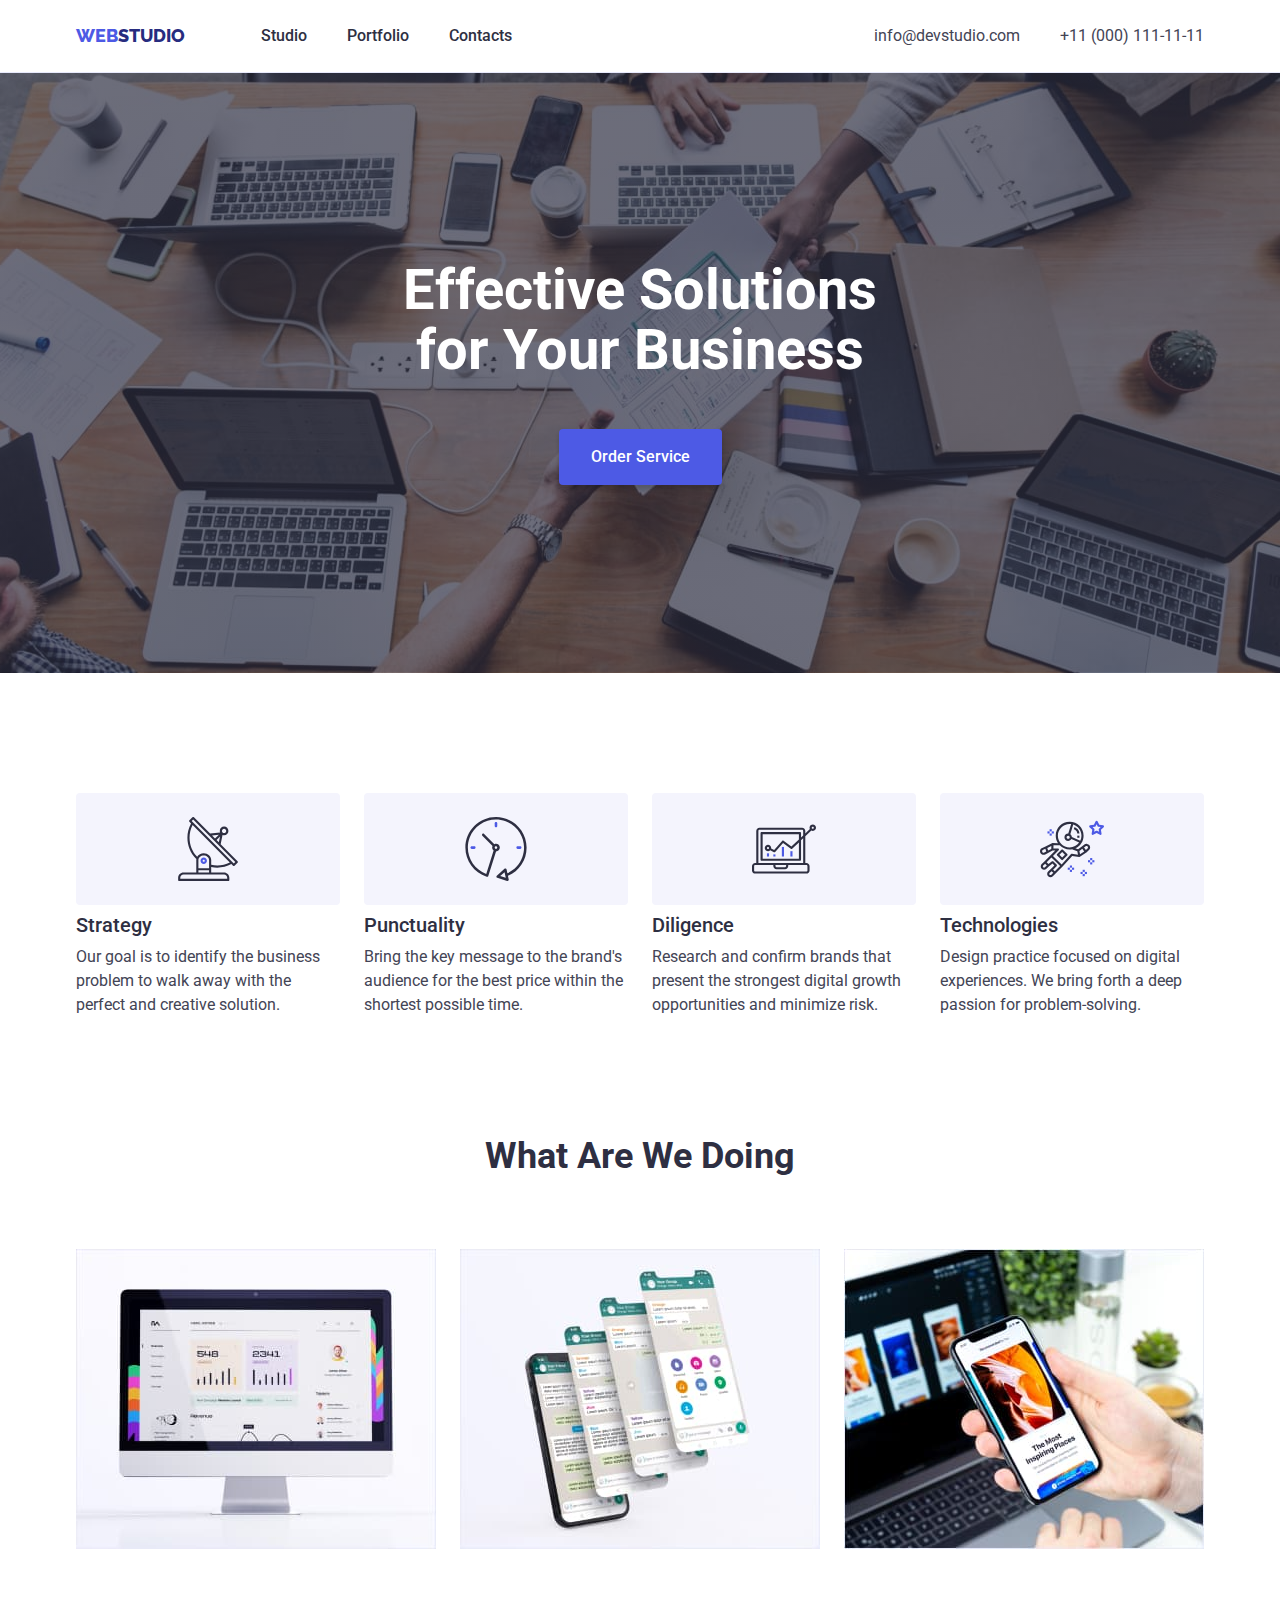
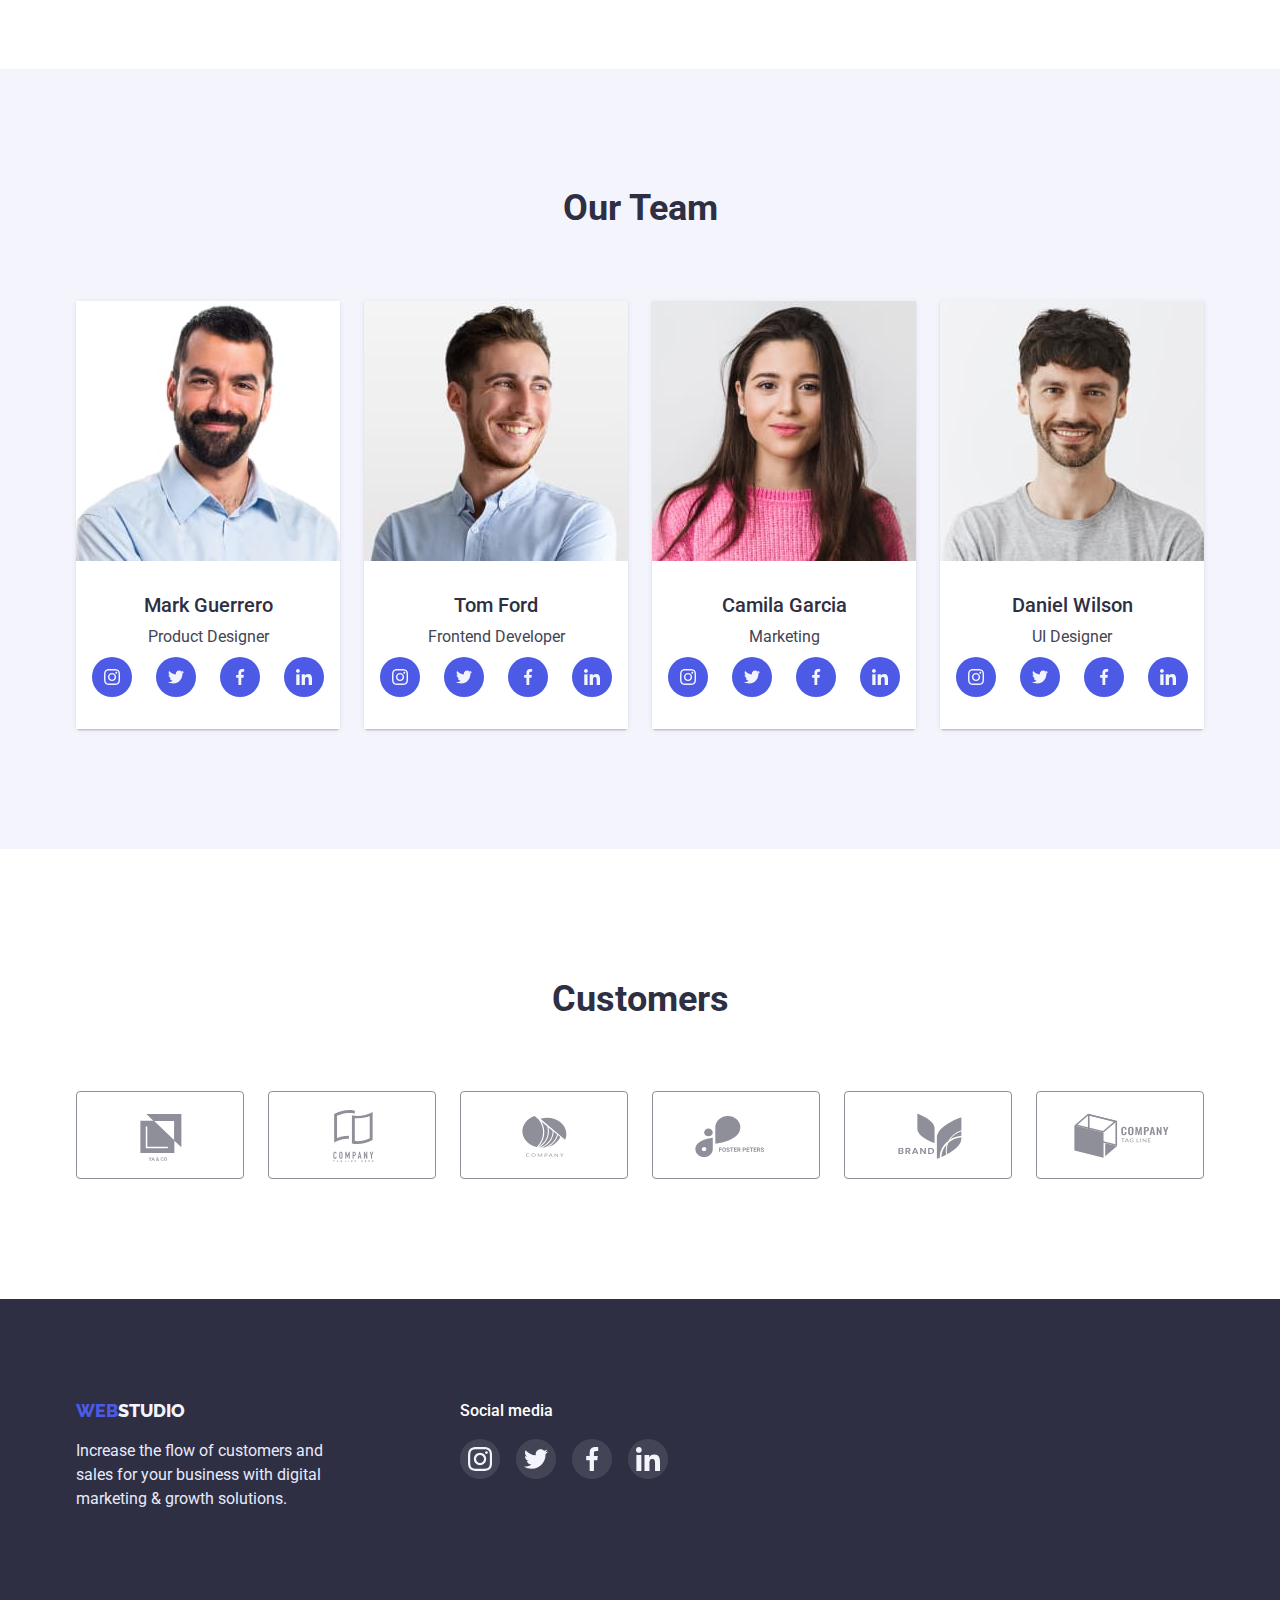
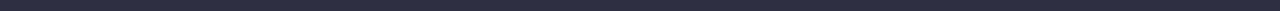
==== commit e87cf7d6: "rework1" ====
--- a/index.html
+++ b/index.html
@@ -72,9 +72,11 @@
           <h2 class="visually-hidden">Description</h2>
           <ul class="description list">
             <li class="description-item list">
-              <svg class="description-icon" width="64" height="64">
-                <use href="./images/icons.svg#icon-antenna"></use>
-              </svg>
+              <div class="conteiner-description-icon">
+                <svg class="description-icon" width="64" height="64">
+                  <use href="./images/icons.svg#icon-antenna"></use>
+                </svg>
+              </div>
               <h3 class="text-list list">Strategy</h3>
               <p class="text-list-item list">
                 Our goal is to identify the business problem to walk away with
@@ -82,9 +84,11 @@
               </p>
             </li>
             <li class="description-item list">
-              <svg class="description-icon" width="64" height="64">
-                <use href="./images/icons.svg#icon-clock"></use>
-              </svg>
+              <div class="conteiner-description-icon">
+                <svg class="description-icon" width="64" height="64">
+                  <use href="./images/icons.svg#icon-clock"></use>
+                </svg>
+              </div>
               <h3 class="text-list list">Punctuality</h3>
               <p class="text-list-item list">
                 Bring the key message to the brand's audience for the best price
@@ -92,9 +96,11 @@
               </p>
             </li>
             <li class="description-item list">
-              <svg class="description-icon" width="64" height="64">
-                <use href="./images/icons.svg#icon-diagram"></use>
-              </svg>
+              <div class="conteiner-description-icon">
+                <svg class="description-icon" width="64" height="64">
+                  <use href="./images/icons.svg#icon-diagram"></use>
+                </svg>
+              </div>
               <h3 class="text-list list">Diligence</h3>
               <p class="text-list-item list">
                 Research and confirm brands that present the strongest digital
@@ -102,9 +108,11 @@
               </p>
             </li>
             <li class="description-item list">
-              <svg class="description-icon" width="64" height="64">
-                <use href="./images/icons.svg#icon-astronaut"></use>
-              </svg>
+              <div class="conteiner-description-icon">
+                <svg class="description-icon" width="64" height="64">
+                  <use href="./images/icons.svg#icon-astronaut"></use>
+                </svg>
+              </div>
               <h3 class="text-list list">Technologies</h3>
               <p class="text-list-item list">
                 Design practice focused on digital experiences. We bring forth a
--- a/styles/styles.css
+++ b/styles/styles.css
@@ -3,6 +3,7 @@
   --primary-text-color: #434455;
   --accent-color: #404bbf;
   --primary-bg-color: #ffffff;
+  --secondary-bg-color: #f4f4fd;
   --card-set-side-gap: 24px;
   --card-set-top-gap: 48px;
   --linear-gradient: linear-gradient(
@@ -259,10 +260,18 @@
   margin-bottom: 8px;
 }
 
+.conteiner-description-icon {
+  width: 264px;
+  height: 112px;
+  background-color: var(--secondary-bg-color);
+  display: flex;
+  justify-content: center;
+  align-items: center;
+  border-radius: 4px;
+  margin-bottom: 8px;
+}
+
 .description-icon {
-  display: flex;
-  margin: auto;
-  margin-bottom: 32px;
 }
 
 /* ------------------------------------about------------------------------------  */
@@ -319,6 +328,7 @@
 .selection-team {
   padding-top: 120px;
   padding-bottom: 120px;
+  background-color: var(--secondary-bg-color);
 }
 
 .team-list {
@@ -330,14 +340,13 @@
   padding-top: 32px;
   padding-bottom: 32px;
   background-color: #ffffff;
-
+}
+
+.list-item-team {
+  width: calc((100% -72px) / 4);
   box-shadow: 0px 1px 6px rgba(46, 47, 66, 0.08),
     0px 1px 1px rgba(46, 47, 66, 0.16), 0px 2px 1px rgba(46, 47, 66, 0.08);
   border-radius: 0px 0px 4px 4px;
-}
-
-.list-item-team {
-  width: calc((100% -72px) / 4);
 }
 
 .team-soc-list {
@@ -380,7 +389,6 @@
 .customers-list {
   display: flex;
   gap: 24px;
-
   margin-top: 72px;
 }
 
@@ -413,11 +421,18 @@
   font-size: 16px;
   line-height: 1.5;
   color: #e7e9fc;
+  margin-top: 16px;
+  width: 264px;
+  height: 72px;
 }
 
 .bottom {
   padding-top: 100px;
   padding-bottom: 100px;
+}
+
+.bottom-left-side {
+  margin-right: 120px;
 }
 
 .bottom-soc-title {
@@ -452,6 +467,9 @@
   background-color: rgba(255, 255, 255, 0.1);
 }
 
+.bottom-soc-link:is(:hover, :focus) {
+  background-color: #31d0aa;
+}
 /* ----------------------------------------Portfolio----------------------------------- */
 
 /* --------------------------------------------Buttons------------------------------------------- */
@@ -459,36 +477,40 @@
 .section-apps {
   padding-top: 96px;
   padding-bottom: 120px;
+}
+
+.list-btn {
+  font-family: inherit;
+
+  color: #4d5ae5;
+  background: #f4f4fd;
+
+  border: 1px solid #e7e9fc;
+  border-radius: 4px;
+  font-weight: 500;
+  font-size: 16px;
+  line-height: 1.5;
+
+  padding-left: 24px;
+  padding-right: 24px;
+  padding-top: 12px;
+  padding-bottom: 12px;
+}
+
+.button-list {
+  display: flex;
+  gap: 24px;
+  justify-content: center;
+  margin-bottom: 72px;
 }
 
 .list-btn:hover,
 .list-btn:focus {
   background-color: var(--accent-color);
   color: #ffffff;
-}
-.list-btn {
-  font-family: inherit;
-
-  color: #4d5ae5;
-  background: #f4f4fd;
-
-  border: 1px solid #e7e9fc;
-  border-radius: 4px;
-  font-weight: 500;
-  font-size: 16px;
-  line-height: 1.5;
-
-  padding-left: 24px;
-  padding-right: 24px;
-  padding-top: 12px;
-  padding-bottom: 12px;
-}
-
-.button-list {
-  display: flex;
-  gap: 24px;
-  justify-content: center;
-  margin-bottom: 72px;
+  box-shadow: 0px 3px 1px rgba(0, 0, 0, 0.1), 0px 2px 1px rgba(0, 0, 0, 0.08),
+    0px 2px 2px rgba(0, 0, 0, 0.12);
+  border-color: transparent;
 }
 
 /* --------------------------------------------List apps---------------------------------------------- */
@@ -496,6 +518,7 @@
   font-weight: 500;
   font-size: 20px;
   line-height: 1.2;
+  color: var(--title-text-color);
 }
 .list-text-item {
   font-size: 16px;
@@ -532,6 +555,15 @@
   background: #ffffff;
 
   border: 1px solid #e7e9fc;
+}
+
+.card-set-link {
+  display: block;
+}
+
+.card-set-link:is(:hover, :focus) {
+  box-shadow: 0px 1px 6px rgba(46, 47, 66, 0.08),
+    0px 1px 1px rgba(46, 47, 66, 0.16), 0px 2px 1px rgba(46, 47, 66, 0.08);
 }
 
 /* --------------------------------------------logo-link--------------------------------------------  */
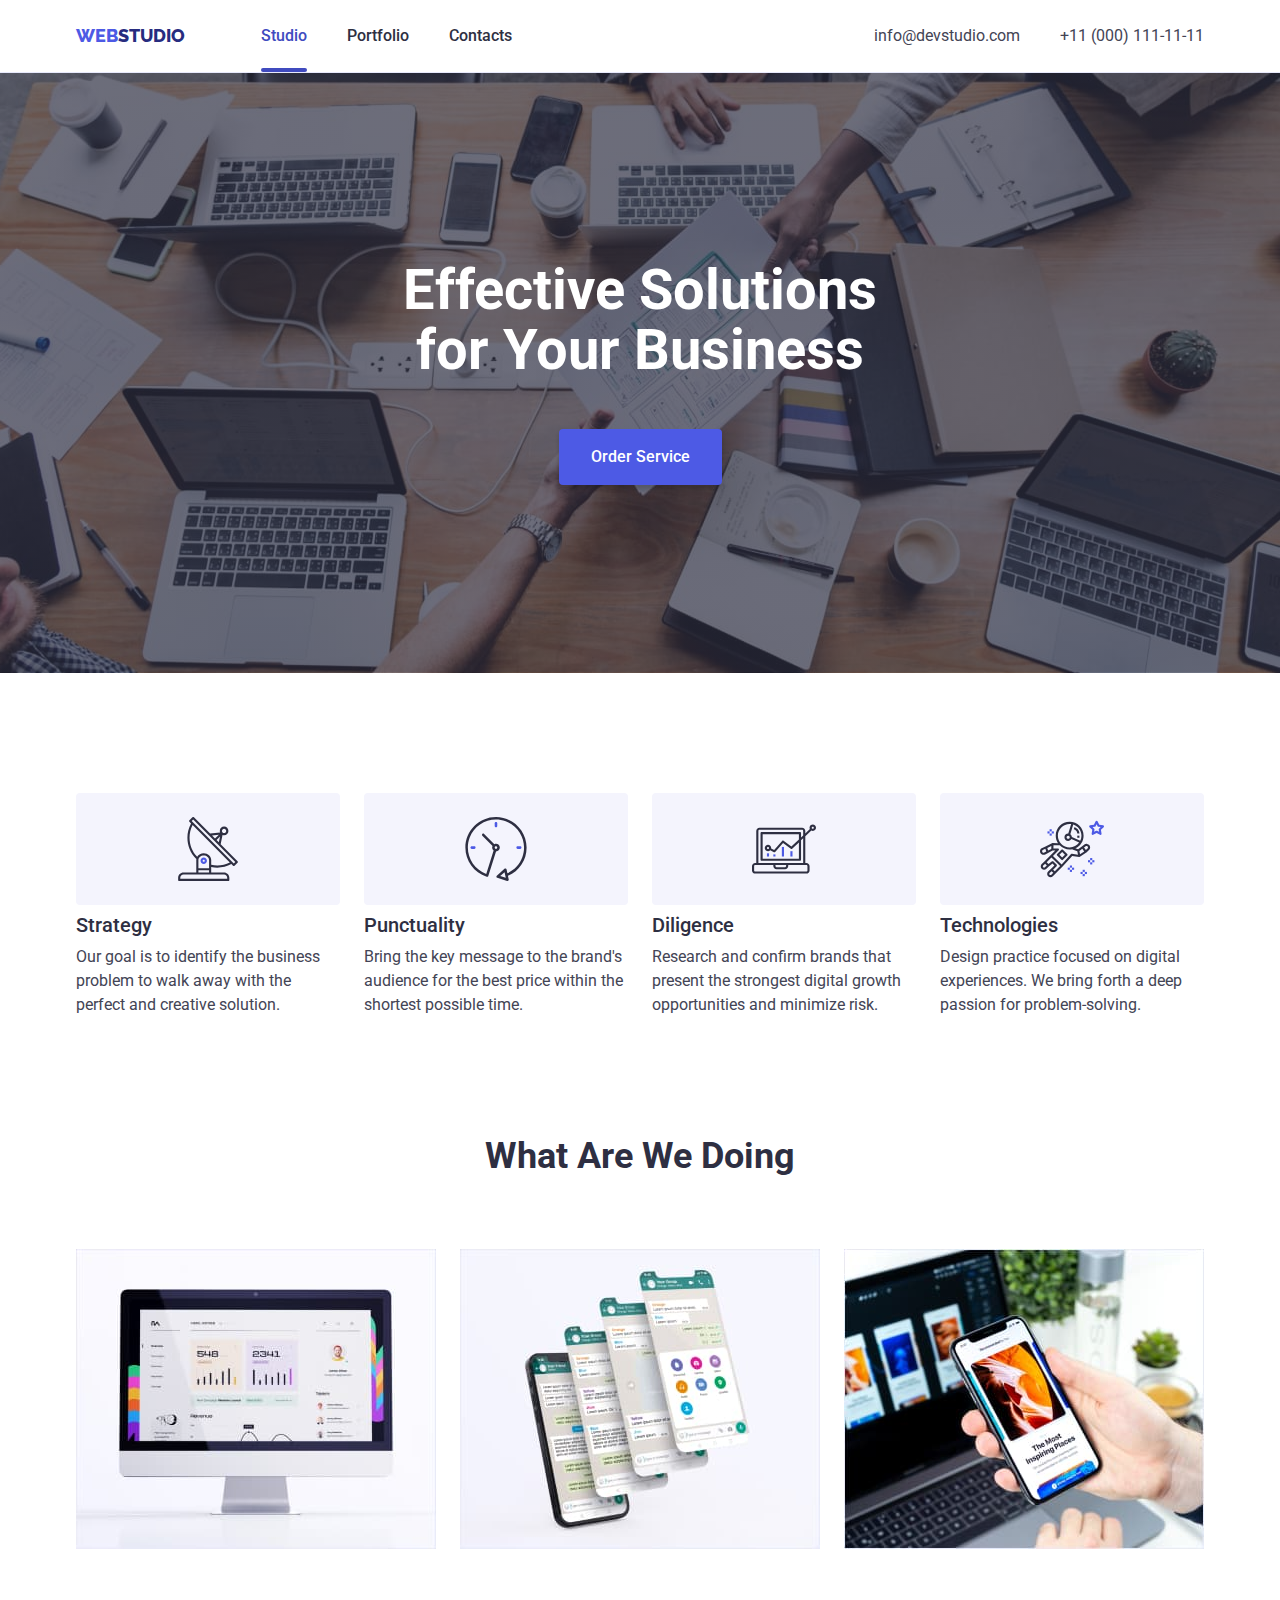
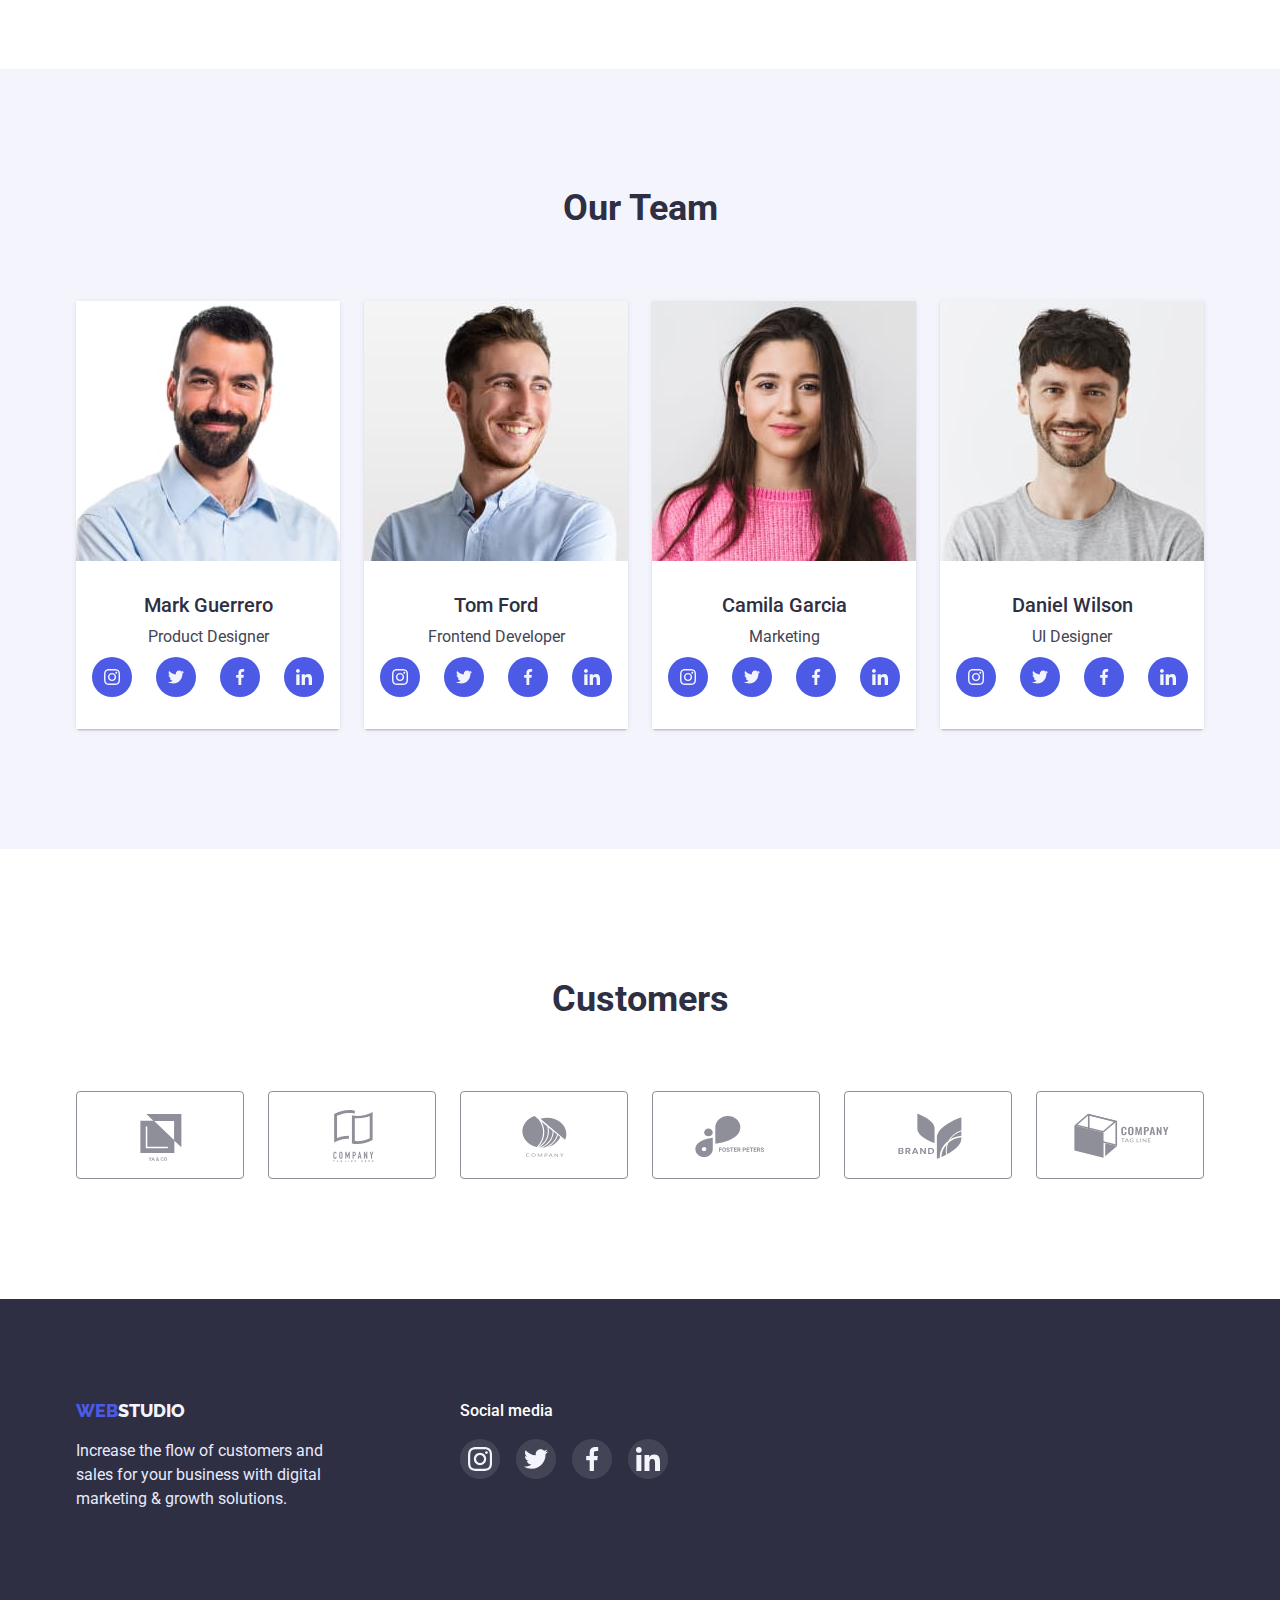
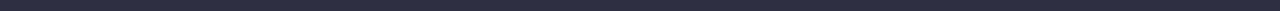
==== commit b94ae73f: "v1" ====
--- a/index.html
+++ b/index.html
@@ -28,13 +28,17 @@
 
           <ul class="site-nav list">
             <li class="item">
-              <a class="link" href="./studio.html">Studio</a>
+              <a
+                class="link btn-active-page-studio nav-link-studio"
+                href="./index.html"
+                >Studio</a
+              >
             </li>
             <li class="item">
-              <a class="link" href="./portfolio.html">Portfolio</a>
+              <a class="link nav" href="./portfolio.html">Portfolio</a>
             </li>
             <li class="item">
-              <a class="link" href="./contacts.html">Contacts</a>
+              <a class="link nav" href="./contacts.html">Contacts</a>
             </li>
           </ul>
         </nav>
--- a/styles/styles.css
+++ b/styles/styles.css
@@ -10,6 +10,7 @@
     rgba(46, 47, 66, 0.7),
     rgba(46, 47, 66, 0.7)
   );
+  --transition-dur-func: 250ms cubic-bezier(0.4, 0, 0.2, 1);
 }
 
 html {
@@ -140,6 +141,11 @@
   gap: 40px;
 }
 
+.link {
+  transition: color var(--transition-dur-func);
+  position: relative;
+}
+
 .link:hover,
 .link:focus {
   color: var(--accent-color);
@@ -150,6 +156,23 @@
 
 .item > .btn-active-page-portfolio {
   color: var(--accent-color);
+}
+
+.item > .btn-active-page-studio {
+  color: var(--accent-color);
+}
+
+.nav-link-studio::after,
+.nav-link-portfolio::after {
+  content: '';
+  position: absolute;
+  display: block;
+  width: 100%;
+  height: 4px;
+  background-color: var(--accent-color);
+  border-radius: 2px;
+  left: 0;
+  bottom: 0;
 }
 
 /* ----------------------------------contacts-------------------------- */
@@ -223,15 +246,14 @@
   padding-top: 16px;
   padding-bottom: 16px;
 
-  /* min-width: 169px; */
-  /* height: 56px; */
   left: 636px;
   top: 428px;
+
+  transition: background var(--transition-dur-func);
 }
 .main-btn:hover,
 .main-btn:focus {
   background: var(--accent-color);
-  color: #ffffff;
 }
 
 /* --------------------------------Hidden title--------------------------------  */
@@ -269,9 +291,6 @@
   align-items: center;
   border-radius: 4px;
   margin-bottom: 8px;
-}
-
-.description-icon {
 }
 
 /* ------------------------------------about------------------------------------  */
@@ -368,6 +387,7 @@
   justify-content: center;
   align-items: center;
   background-color: #4d5ae5;
+  transition: background-color var(--transition-dur-func);
 }
 
 .team-soc-link:is(:hover, :focus) {
@@ -406,10 +426,13 @@
   align-items: center;
 
   color: #8e8f99;
+
+  transition: border-color var(--transition-dur-func);
 }
 
 .customers-icon {
   fill: currentColor;
+  transition: color var(--transition-dur-func);
 }
 
 .customers-link:is(:hover, :focus) {
@@ -465,6 +488,7 @@
   justify-content: center;
   align-items: center;
   background-color: rgba(255, 255, 255, 0.1);
+  transition: background-color var(--transition-dur-func);
 }
 
 .bottom-soc-link:is(:hover, :focus) {
@@ -495,6 +519,11 @@
   padding-right: 24px;
   padding-top: 12px;
   padding-bottom: 12px;
+
+  transition: color var(--transition-dur-func),
+    background-color var(--transition-dur-func),
+    box-shadow var(--transition-dur-func),
+    border-color var(--transition-dur-func);
 }
 
 .button-list {
@@ -514,6 +543,7 @@
 }
 
 /* --------------------------------------------List apps---------------------------------------------- */
+
 .list-item-title {
   font-weight: 500;
   font-size: 20px;
@@ -564,6 +594,34 @@
 .card-set-link:is(:hover, :focus) {
   box-shadow: 0px 1px 6px rgba(46, 47, 66, 0.08),
     0px 1px 1px rgba(46, 47, 66, 0.16), 0px 2px 1px rgba(46, 47, 66, 0.08);
+}
+.card-list-img {
+  position: relative;
+  overflow: hidden;
+}
+
+.card-text-overlay {
+  content: '';
+  position: absolute;
+  left: 0;
+  top: 0;
+  width: 100%;
+  height: 100%;
+  overflow-y: scroll;
+  transform: translate(0, 100%);
+  transition: transform var(--transition-dur-func);
+
+  background-color: #4d5ae5;
+  color: var(--secondary-bg-color);
+  font-size: 16px;
+  line-height: 1.5;
+  letter-spacing: 0.02em;
+  padding: 40px 32px 164px;
+}
+
+.card-set-link:hover .card-text-overlay,
+.card-set-link:focus .card-text-overlay {
+  transform: translate(0, 0);
 }
 
 /* --------------------------------------------logo-link--------------------------------------------  */
